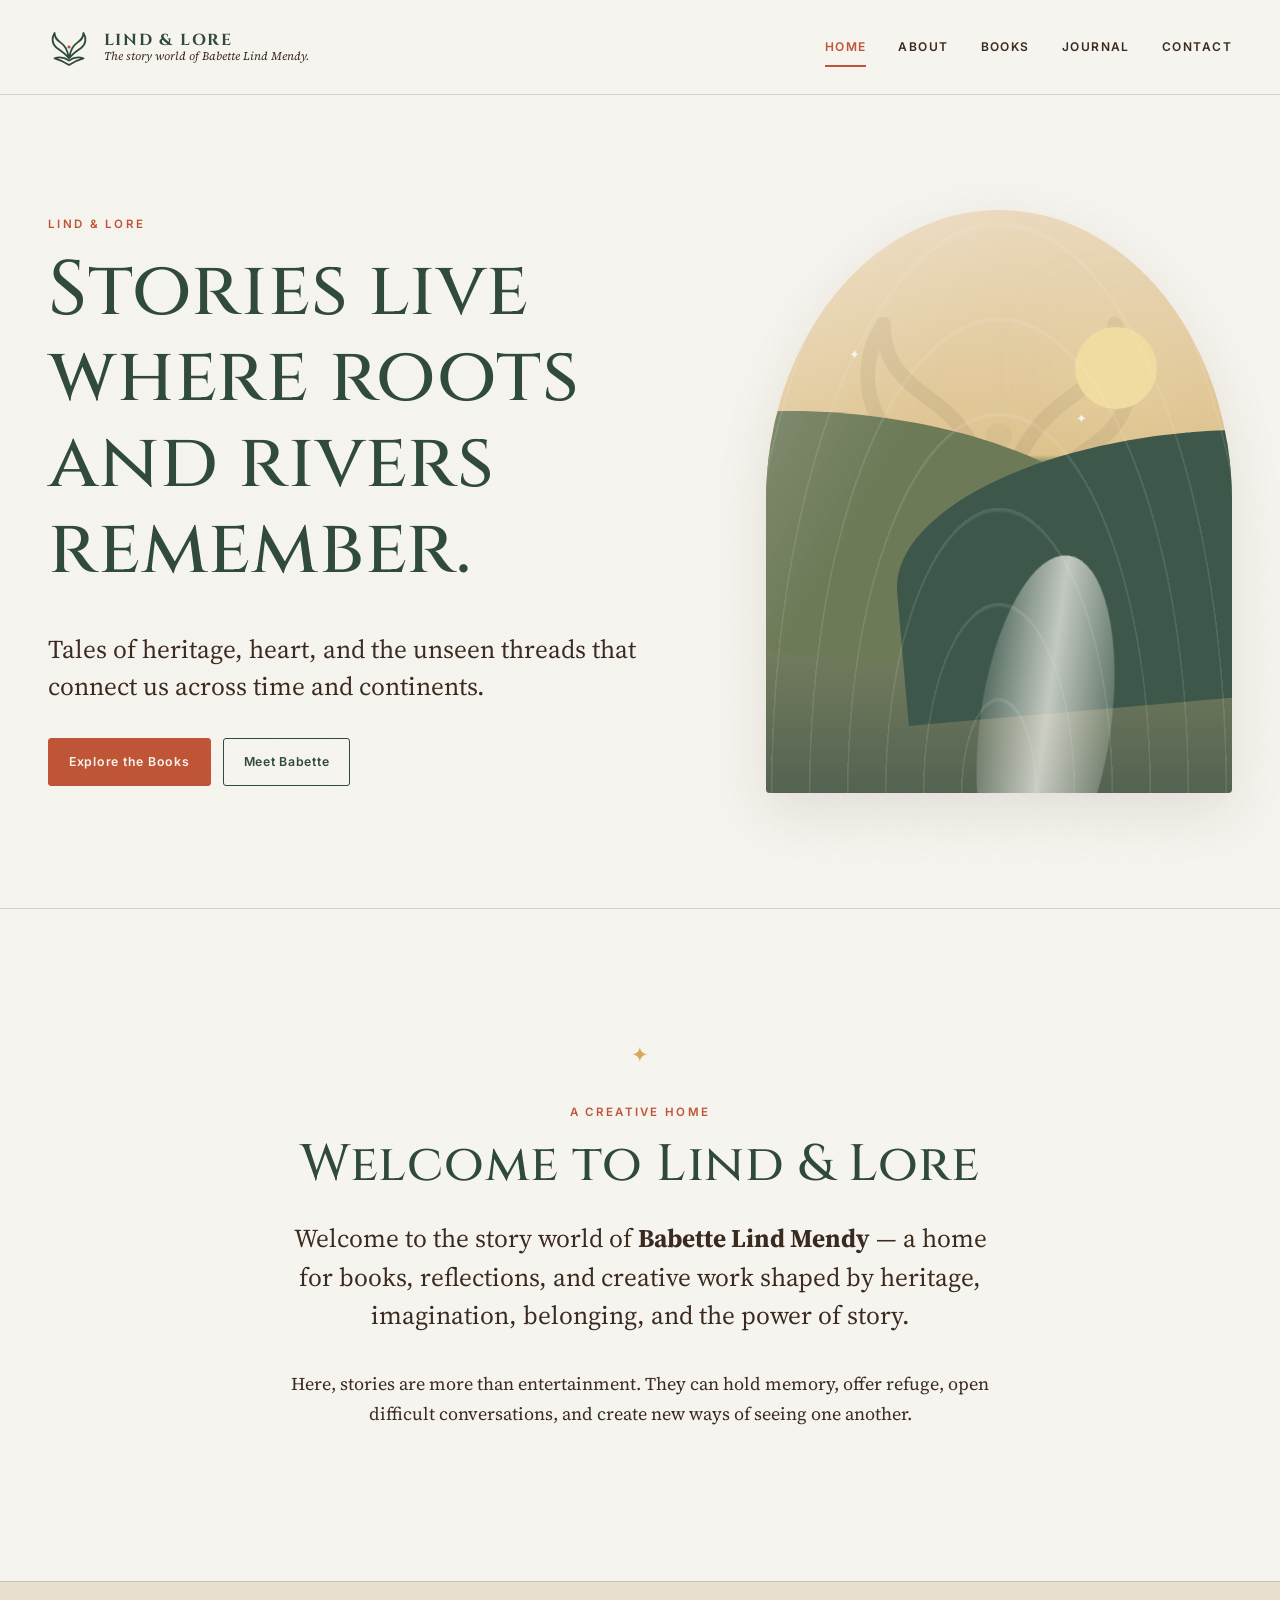
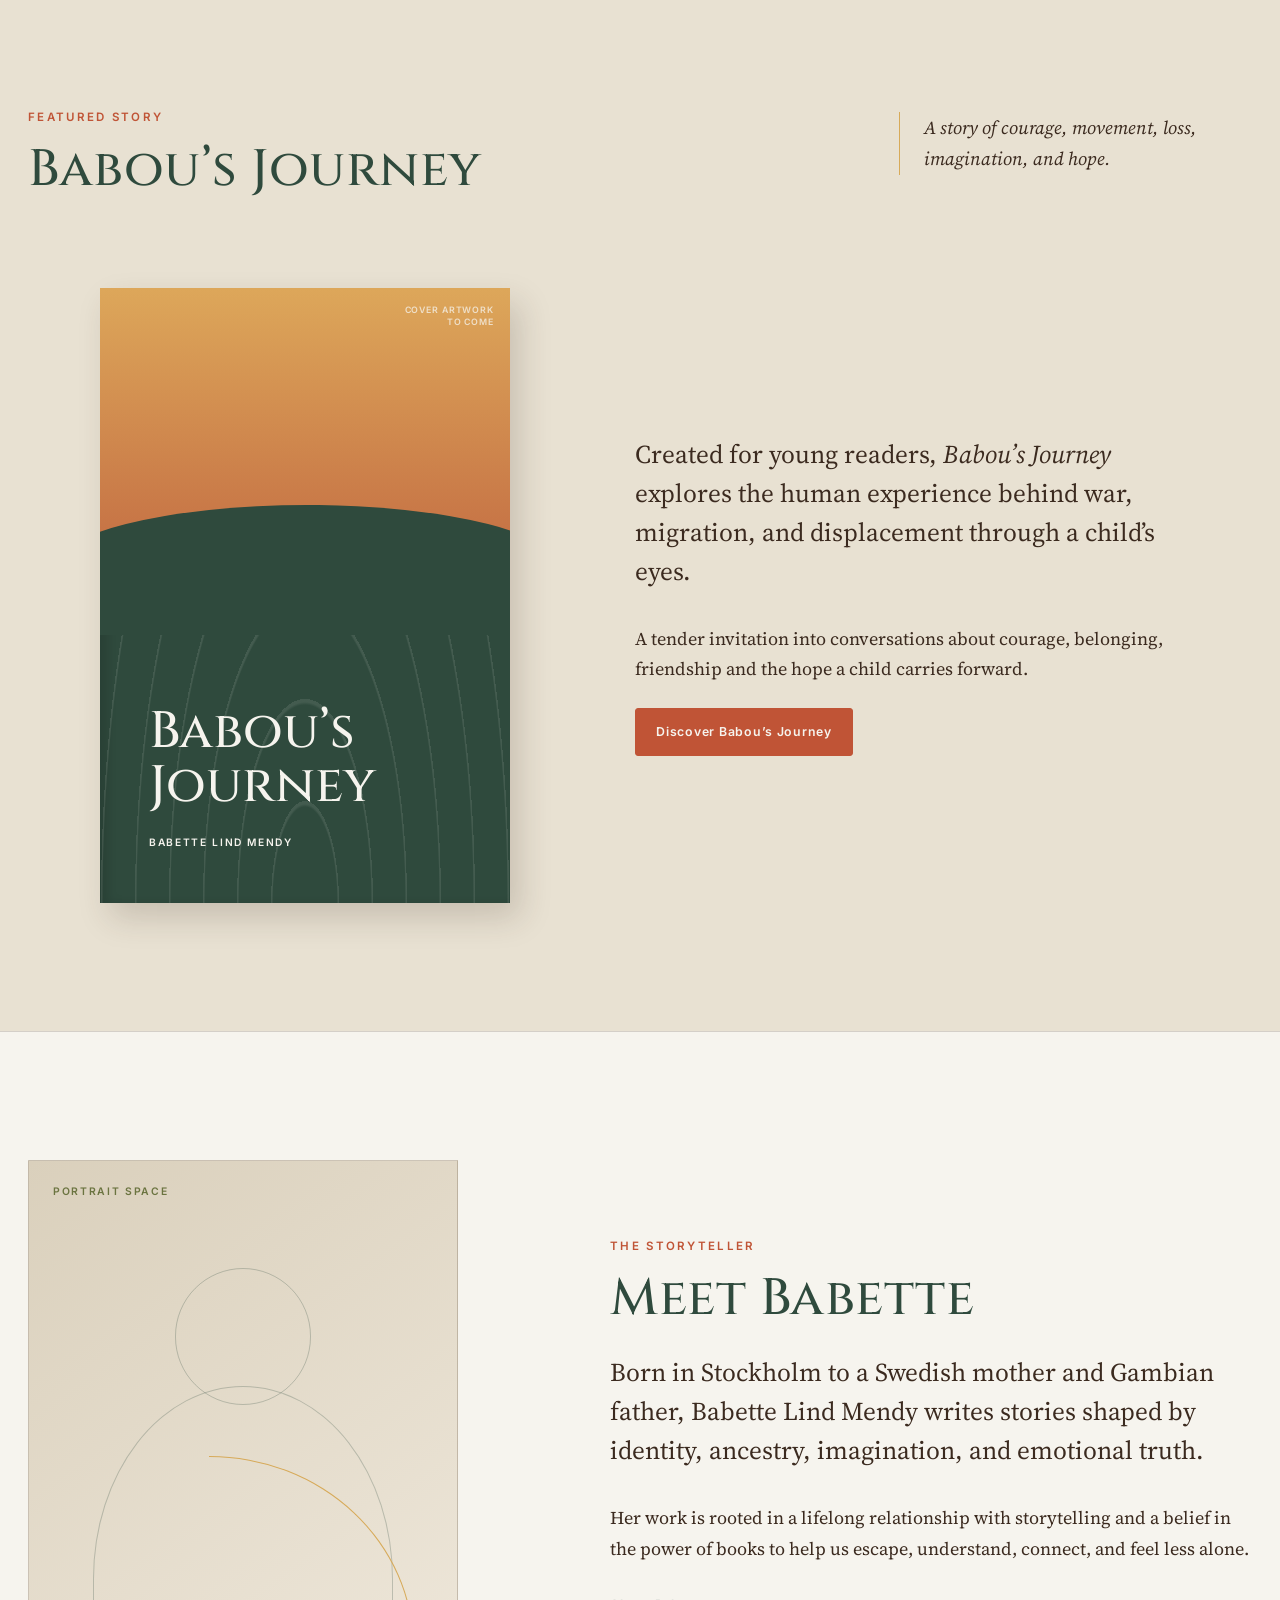
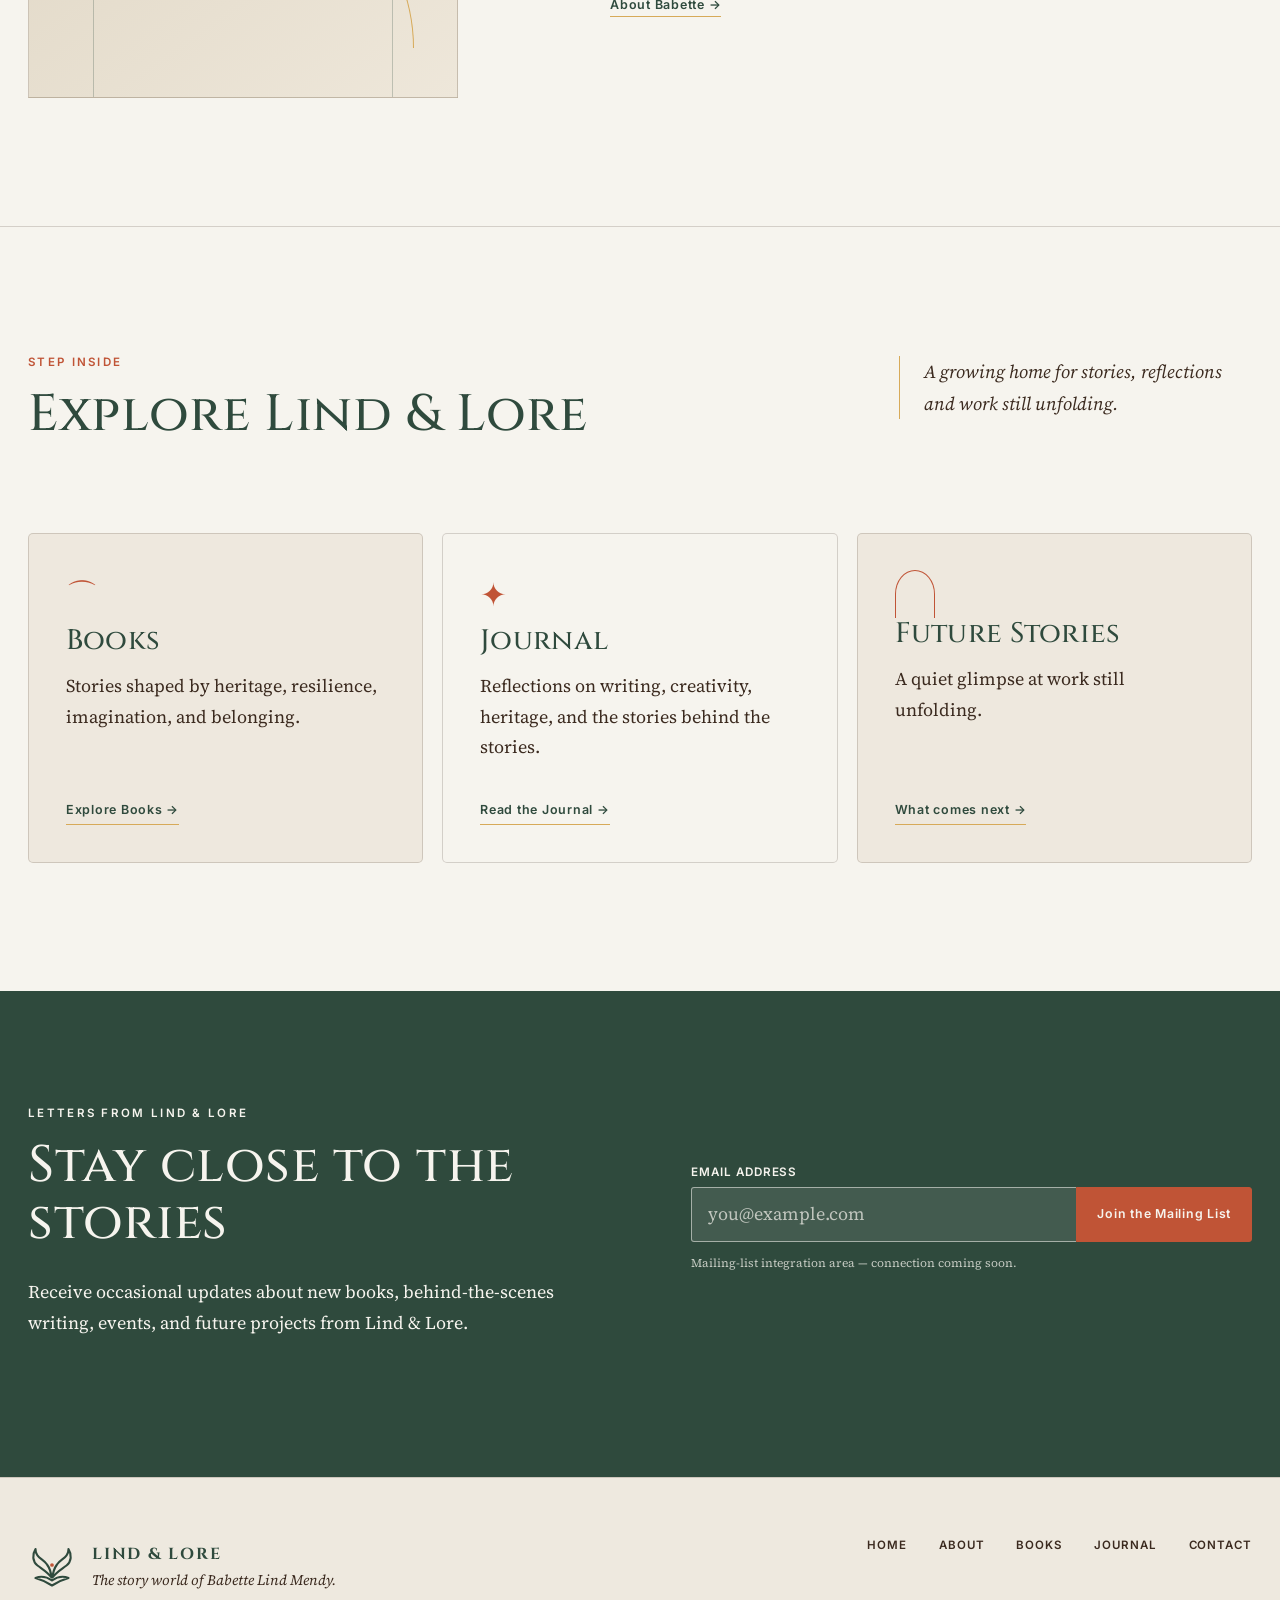
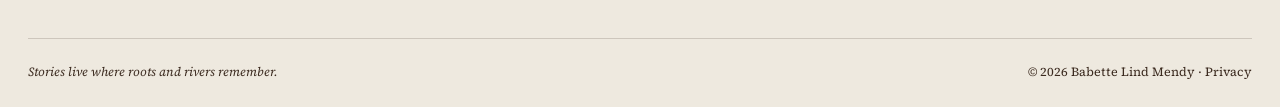
==== index.html @ 5f092d26 "Build Lind and Lore author website" ====
<!doctype html>
<html lang="en">
<head>
  <meta charset="utf-8">
  <meta name="viewport" content="width=device-width, initial-scale=1">
  <title>Lind &amp; Lore | Babette Lind Mendy — Author &amp; Storyteller</title>
  <meta name="description" content="Discover Lind &amp; Lore, the story world of Babette Lind Mendy — books and writing shaped by heritage, imagination, belonging, resilience and hope.">
  <link rel="canonical" href="https://lindandlore.com/">
  <meta property="og:type" content="website">
  <meta property="og:title" content="Lind &amp; Lore | Babette Lind Mendy — Author &amp; Storyteller">
  <meta property="og:description" content="Books and writing shaped by heritage, imagination, belonging, resilience and hope.">
  <meta property="og:url" content="https://lindandlore.com/">
  <meta name="twitter:card" content="summary">
  <meta name="theme-color" content="#F6F4EE">
  <link rel="icon" href="assets/logo/lind-lore-mark.svg" type="image/svg+xml">
  <link rel="preconnect" href="https://fonts.googleapis.com">
  <link rel="preconnect" href="https://fonts.gstatic.com" crossorigin>
  <link href="https://fonts.googleapis.com/css2?family=Cinzel:wght@500;600&amp;family=Source+Serif+4:opsz,wght@8..60,400;8..60,500;8..60,600&amp;family=Inter:wght@500;600&amp;display=swap" rel="stylesheet">
  <link rel="stylesheet" href="assets/css/styles.css">
</head>
<body>
  <a class="skip-link" href="#main-content">Skip to content</a>
  <header class="site-header">
    <div class="header-inner">
      <a class="brand" href="index.html" aria-label="Lind and Lore home"><img src="assets/logo/lind-lore-mark.svg" width="42" height="42" alt=""><span class="brand-copy"><strong>Lind &amp; Lore</strong><small>The story world of Babette Lind Mendy.</small></span></a>
      <button class="menu-toggle" type="button" aria-expanded="false" aria-controls="main-navigation"><span></span><span></span><span></span><span class="visually-hidden">Menu</span></button>
      <nav id="main-navigation" class="main-nav" aria-label="Main navigation"><a href="index.html" aria-current="page">Home</a><a href="about.html">About</a><a href="books.html">Books</a><a href="journal.html">Journal</a><a href="contact.html">Contact</a></nav>
    </div>
  </header>
  <main id="main-content">
    <section class="hero home-hero">
      <div class="hero-copy"><p class="eyebrow">Lind &amp; Lore</p><h1>Stories live where roots and rivers remember.</h1><p class="hero-intro">Tales of heritage, heart, and the unseen threads that connect us across time and continents.</p><div class="button-row"><a class="button button-primary" href="books.html">Explore the Books</a><a class="button button-secondary" href="about.html">Meet Babette</a></div></div>
      <div class="landscape-art" aria-label="Abstract landscape of a winding river, layered hills and warm sky" role="img"><img class="landscape-mark" src="assets/logo/lind-lore-mark.svg" alt=""><span class="sun"></span><span class="hill hill-one"></span><span class="hill hill-two"></span><span class="river"></span><span class="spark spark-one">✦</span><span class="spark spark-two">✦</span></div>
    </section>
    <section class="section intro-section"><div class="section-marker" aria-hidden="true">✦</div><div class="narrow"><p class="eyebrow">A creative home</p><h2>Welcome to Lind &amp; Lore</h2><p class="large-copy">Welcome to the story world of <strong>Babette Lind Mendy</strong> — a home for books, reflections, and creative work shaped by heritage, imagination, belonging, and the power of story.</p><p>Here, stories are more than entertainment. They can hold memory, offer refuge, open difficult conversations, and create new ways of seeing one another.</p></div></section>
    <section class="section oat-section" aria-labelledby="featured-title"><div class="section-heading"><div><p class="eyebrow">Featured Story</p><h2 id="featured-title">Babou’s Journey</h2></div><p class="section-note">A story of courage, movement, loss, imagination, and hope.</p></div><div class="book-feature"><div class="book-cover book-cover-large" role="img" aria-label="Babou's Journey book cover placeholder"><div class="cover-sky"><span>Cover artwork<br>to come</span></div><div class="cover-title"><strong>Babou’s<br>Journey</strong><small>Babette Lind Mendy</small></div></div><div class="book-feature-copy"><p class="large-copy">Created for young readers, <em>Babou’s Journey</em> explores the human experience behind war, migration, and displacement through a child’s eyes.</p><p>A tender invitation into conversations about courage, belonging, friendship and the hope a child carries forward.</p><a class="button button-primary" href="babous-journey.html">Discover Babou’s Journey</a></div></div></section>
    <section class="section about-preview"><div class="portrait-frame author-placeholder" role="img" aria-label="Reserved space for an editorial portrait of Babette Lind Mendy"><span>Portrait space</span><i aria-hidden="true"></i></div><div><p class="eyebrow">The storyteller</p><h2>Meet Babette</h2><p class="large-copy">Born in Stockholm to a Swedish mother and Gambian father, Babette Lind Mendy writes stories shaped by identity, ancestry, imagination, and emotional truth.</p><p>Her work is rooted in a lifelong relationship with storytelling and a belief in the power of books to help us escape, understand, connect, and feel less alone.</p><a class="text-link" href="about.html">About Babette <span aria-hidden="true">→</span></a></div></section>
    <section class="section explore-section" aria-labelledby="explore-title"><div class="section-heading"><div><p class="eyebrow">Step inside</p><h2 id="explore-title">Explore Lind &amp; Lore</h2></div><p class="section-note">A growing home for stories, reflections and work still unfolding.</p></div><div class="card-grid three-cards"><article class="story-card"><span class="card-icon" aria-hidden="true">⌒</span><h3>Books</h3><p>Stories shaped by heritage, resilience, imagination, and belonging.</p><a class="text-link" href="books.html">Explore Books <span aria-hidden="true">→</span></a></article><article class="story-card"><span class="card-icon" aria-hidden="true">✦</span><h3>Journal</h3><p>Reflections on writing, creativity, heritage, and the stories behind the stories.</p><a class="text-link" href="journal.html">Read the Journal <span aria-hidden="true">→</span></a></article><article class="story-card future-card"><span class="card-icon arch-icon" aria-hidden="true"></span><h3>Future Stories</h3><p>A quiet glimpse at work still unfolding.</p><a class="text-link" href="books.html#future">What comes next <span aria-hidden="true">→</span></a></article></div></section>
    <section class="newsletter" id="mailing-list"><div><p class="eyebrow">Letters from Lind &amp; Lore</p><h2>Stay close to the stories</h2><p>Receive occasional updates about new books, behind-the-scenes writing, events, and future projects from Lind &amp; Lore.</p></div><form class="integration-form" data-placeholder-form data-message="Mailing-list sign-up is being prepared. For now, you can get in touch through the Contact page."><label for="newsletter-email">Email address</label><div class="inline-form"><input id="newsletter-email" name="email" type="email" autocomplete="email" placeholder="you@example.com" required><button class="button button-primary" type="submit">Join the Mailing List</button></div><p class="form-note">Mailing-list integration area — connection coming soon.</p><p class="form-status" role="status" aria-live="polite"></p></form></section>
  </main>
  <footer class="site-footer"><div class="footer-inner"><div class="footer-brand"><img src="assets/logo/lind-lore-mark.svg" width="48" height="48" alt=""><div><strong>Lind &amp; Lore</strong><p>The story world of Babette Lind Mendy.</p></div></div><nav aria-label="Footer navigation"><a href="index.html">Home</a><a href="about.html">About</a><a href="books.html">Books</a><a href="journal.html">Journal</a><a href="contact.html">Contact</a></nav></div><div class="footer-bottom"><p>Stories live where roots and rivers remember.</p><p>© <span data-current-year></span> Babette Lind Mendy · <a href="contact.html#privacy">Privacy</a></p></div></footer>
  <script src="assets/js/main.js"></script>
</body>
</html>
---- assets/css/styles.css ----
:root{--ivory:#f6f4ee;--oat:#e8e1d2;--honey:#d7aa59;--terracotta:#c05436;--forest:#2f4a3d;--olive:#6b7440;--cocoa:#3b2a1f;--line:rgba(59,42,31,.18);--shadow:0 20px 55px rgba(59,42,31,.10);--display:"Cinzel",Georgia,serif;--serif:"Source Serif 4",Georgia,serif;--sans:"Inter",Arial,sans-serif;--page:1240px;--reading:720px}
*,*::before,*::after{box-sizing:border-box}html{scroll-behavior:smooth}body{margin:0;background:var(--ivory);color:var(--cocoa);font-family:var(--serif);font-size:18px;line-height:1.7}body::before{content:"";position:fixed;inset:0;pointer-events:none;opacity:.22;background-image:url("data:image/svg+xml,%3Csvg xmlns='http://www.w3.org/2000/svg' width='160' height='160' viewBox='0 0 160 160'%3E%3Cfilter id='n'%3E%3CfeTurbulence type='fractalNoise' baseFrequency='.9' numOctaves='2' stitchTiles='stitch'/%3E%3C/filter%3E%3Crect width='100%25' height='100%25' filter='url(%23n)' opacity='.08'/%3E%3C/svg%3E")}a{color:inherit}img{max-width:100%;display:block}button,input,select,textarea{font:inherit}h1,h2,h3{font-family:var(--display);color:var(--forest);line-height:1.12;font-weight:500;margin:0 0 .5em;letter-spacing:.01em}h1{font-size:clamp(2.8rem,6vw,5.75rem)}h2{font-size:clamp(2.15rem,4vw,4rem)}h3{font-size:clamp(1.35rem,2.2vw,2rem)}p{margin:0 0 1.3em}.skip-link{position:fixed;top:10px;left:10px;z-index:1000;background:var(--forest);color:var(--ivory);padding:.6rem 1rem;transform:translateY(-150%)}.skip-link:focus{transform:translateY(0)}.visually-hidden{position:absolute!important;width:1px;height:1px;padding:0;margin:-1px;overflow:hidden;clip:rect(0,0,0,0);white-space:nowrap;border:0}.eyebrow{font-family:var(--sans);font-size:.72rem;font-weight:600;line-height:1.3;letter-spacing:.2em;text-transform:uppercase;color:var(--terracotta);margin-bottom:1rem}.site-header{position:relative;z-index:50;background:rgba(246,244,238,.96);border-bottom:1px solid var(--line)}.header-inner{max-width:var(--page);min-height:94px;margin:auto;padding:0 28px;display:flex;align-items:center;justify-content:space-between;gap:2rem}.brand{display:flex;align-items:center;gap:.85rem;text-decoration:none}.brand img{width:42px;height:42px}.brand-copy{display:flex;flex-direction:column;line-height:1.2}.brand-copy strong,.footer-brand strong{font-family:var(--display);text-transform:uppercase;letter-spacing:.11em;color:var(--forest);font-size:1rem}.brand-copy small{font-size:.72rem;font-style:italic;color:var(--cocoa)}.main-nav{display:flex;align-items:center;gap:2rem;font-family:var(--sans);font-size:.75rem;font-weight:600;letter-spacing:.12em;text-transform:uppercase}.main-nav a{text-decoration:none;position:relative;padding:.6rem 0}.main-nav a::after{content:"";position:absolute;left:0;right:100%;bottom:0;height:2px;background:var(--terracotta);transition:right .2s ease}.main-nav a:hover::after,.main-nav a[aria-current="page"]::after{right:0}.main-nav a[aria-current="page"]{color:var(--terracotta)}.menu-toggle{display:none;border:0;background:none;width:46px;height:46px;padding:10px;cursor:pointer}.menu-toggle>span:not(.visually-hidden){display:block;height:2px;background:var(--forest);margin:5px 0;transition:.2s}.button{display:inline-flex;align-items:center;justify-content:center;min-height:48px;padding:.72rem 1.25rem;border:1px solid transparent;border-radius:3px;font-family:var(--sans);font-size:.77rem;font-weight:600;letter-spacing:.06em;text-decoration:none;cursor:pointer;transition:background .2s,color .2s,border-color .2s}.button-primary{background:var(--terracotta);color:var(--ivory);border-color:var(--terracotta)}.button-primary:hover{background:#a9442c;border-color:#a9442c}.button-secondary{background:transparent;color:var(--forest);border-color:var(--forest)}.button-secondary:hover{background:var(--forest);color:var(--ivory)}.button-disabled{background:rgba(59,42,31,.06);border-color:var(--line);color:#75695f;cursor:not-allowed}.button-row{display:flex;flex-wrap:wrap;gap:.75rem;margin-top:2rem}.text-link{font-family:var(--sans);font-size:.78rem;font-weight:600;letter-spacing:.06em;color:var(--forest);text-decoration:none;border-bottom:1px solid var(--honey);padding-bottom:.25rem}.text-link:hover{color:var(--terracotta)}:focus-visible{outline:3px solid var(--honey);outline-offset:4px}.hero{max-width:var(--page);margin:auto;padding:clamp(70px,9vw,132px) 28px}.home-hero{min-height:720px;display:grid;grid-template-columns:minmax(0,1.05fr) minmax(350px,.78fr);align-items:center;gap:clamp(45px,7vw,100px)}.hero-copy h1{max-width:760px}.hero-intro{font-size:clamp(1.25rem,2vw,1.65rem);max-width:650px;line-height:1.45}.landscape-art{aspect-ratio:4/5;position:relative;overflow:hidden;border-radius:52% 52% 4px 4px;background:linear-gradient(180deg,#ead9bd 0%,#dec38e 42%,#9c9a69 43%,#536352 100%);box-shadow:var(--shadow)}.landscape-art::after{content:"";position:absolute;inset:0;background:linear-gradient(120deg,rgba(255,255,255,.22),transparent 34%),repeating-radial-gradient(ellipse at 50% 100%,transparent 0 36px,rgba(246,244,238,.11) 37px 38px)}.landscape-mark{position:absolute;width:72%;height:auto;left:14%;top:10%;opacity:.09;filter:sepia(1)}.sun{position:absolute;width:82px;height:82px;border-radius:50%;background:#f0dba0;right:16%;top:20%;box-shadow:0 0 70px rgba(240,219,160,.5)}.hill{position:absolute;border-radius:50% 50% 0 0}.hill-one{width:125%;height:42%;left:-45%;bottom:23%;background:#6d7a58;transform:rotate(6deg)}.hill-two{width:130%;height:46%;right:-58%;bottom:16%;background:#3d584b;transform:rotate(-5deg)}.river{position:absolute;width:28%;height:58%;left:46%;bottom:-17%;border-radius:50%;background:linear-gradient(90deg,rgba(246,244,238,.15),rgba(246,244,238,.72),rgba(246,244,238,.2));transform:rotate(8deg);filter:blur(.3px)}.spark{position:absolute;color:var(--ivory);z-index:2;font-size:.8rem}.spark-one{left:18%;top:23%}.spark-two{right:31%;top:34%}.section{padding:clamp(80px,10vw,140px) max(28px,calc((100vw - var(--page))/2));border-top:1px solid var(--line)}.narrow{max-width:var(--reading);margin:auto}.intro-section{position:relative;text-align:center}.section-marker{font-size:1.3rem;color:var(--honey);margin-bottom:2rem}.large-copy{font-size:clamp(1.25rem,2vw,1.62rem);line-height:1.52}.oat-section{background:var(--oat)}.section-heading{display:grid;grid-template-columns:minmax(0,1.4fr) minmax(240px,.6fr);align-items:end;gap:3rem;margin-bottom:clamp(50px,7vw,90px)}.section-heading h2{margin-bottom:0}.section-note{font-size:1.15rem;font-style:italic;border-left:1px solid var(--honey);padding-left:1.5rem}.book-feature{display:grid;grid-template-columns:minmax(280px,420px) minmax(0,1fr);align-items:center;gap:clamp(50px,9vw,130px);max-width:1080px;margin:auto}.book-cover{aspect-ratio:2/3;position:relative;overflow:hidden;background:var(--forest);color:var(--ivory);box-shadow:10px 15px 30px rgba(59,42,31,.18),inset 8px 0 10px rgba(0,0,0,.12)}.book-cover::before{content:"";position:absolute;inset:0;background:repeating-radial-gradient(ellipse at 50% 100%,transparent 0 32px,rgba(246,244,238,.1) 33px 34px)}.cover-sky{height:47%;background:linear-gradient(#dda75a,#c36b42);position:relative}.cover-sky::after{content:"";position:absolute;width:125%;height:45%;left:-12%;bottom:-20%;background:var(--forest);border-radius:50% 50% 0 0}.cover-sky span{position:absolute;z-index:2;right:1rem;top:1rem;font:600 .55rem/1.4 var(--sans);letter-spacing:.1em;text-align:right;text-transform:uppercase;opacity:.75}.cover-title{position:absolute;left:12%;right:12%;bottom:9%;display:flex;flex-direction:column;gap:1.5rem}.cover-title strong{font-family:var(--display);font-weight:500;font-size:clamp(2rem,4vw,3.8rem);line-height:1.04}.cover-title small{font:600 .64rem var(--sans);text-transform:uppercase;letter-spacing:.16em}.book-cover-large{max-width:410px}.book-feature-copy{max-width:590px}.about-preview{display:grid;grid-template-columns:minmax(280px,.8fr) minmax(0,1.1fr);align-items:center;gap:clamp(50px,9vw,135px)}.portrait-frame{aspect-ratio:4/5;max-width:430px;position:relative;background:linear-gradient(145deg,#dad0bc,#eee7da);border:1px solid var(--line);overflow:hidden}.author-placeholder::before{content:"";position:absolute;width:70%;height:72%;left:15%;bottom:-14%;border:1px solid rgba(47,74,61,.25);border-radius:50% 50% 0 0}.author-placeholder::after{content:"";position:absolute;width:32%;aspect-ratio:1;left:34%;top:20%;border:1px solid rgba(47,74,61,.25);border-radius:50%}.author-placeholder span{position:absolute;z-index:2;top:1.5rem;left:1.5rem;font:600 .65rem var(--sans);letter-spacing:.16em;text-transform:uppercase;color:var(--olive)}.author-placeholder i{position:absolute;right:10%;bottom:9%;width:48%;height:36%;border:1px solid var(--honey);border-width:1px 1px 0 0;border-radius:0 100% 0 0}.card-grid{display:grid;gap:1.2rem}.three-cards{grid-template-columns:repeat(3,1fr)}.story-card{min-height:330px;padding:2.3rem;display:flex;flex-direction:column;align-items:flex-start;background:rgba(232,225,210,.58);border:1px solid var(--line);border-radius:5px}.story-card:nth-child(2){background:rgba(246,244,238,.5)}.story-card p{flex:1}.card-icon{height:55px;color:var(--terracotta);font-family:var(--display);font-size:2rem}.arch-icon{display:block;width:40px;height:48px;border:1px solid var(--terracotta);border-bottom:0;border-radius:50% 50% 0 0}.newsletter{padding:clamp(70px,9vw,120px) max(28px,calc((100vw - var(--page))/2));display:grid;grid-template-columns:1fr 1fr;gap:clamp(50px,8vw,120px);align-items:center;background:var(--forest);color:var(--ivory)}.newsletter h2,.newsletter .eyebrow{color:var(--ivory)}.integration-form label,.contact-form label{display:block;font:600 .73rem var(--sans);letter-spacing:.08em;text-transform:uppercase;margin-bottom:.55rem}.inline-form{display:flex}.inline-form input{min-width:0;flex:1;border:1px solid rgba(246,244,238,.55);border-right:0;background:rgba(246,244,238,.1);color:var(--ivory);padding:.7rem 1rem;border-radius:3px 0 0 3px}.inline-form input::placeholder{color:rgba(246,244,238,.7)}.inline-form .button{border-radius:0 3px 3px 0}.form-note{font-size:.74rem;opacity:.74;margin:.65rem 0 0}.form-status{font-size:.85rem;color:#f1d8a8;margin:.6rem 0 0;min-height:1.5em}.site-footer{background:#eee9df;padding:60px max(28px,calc((100vw - var(--page))/2)) 25px;border-top:1px solid var(--line)}.footer-inner{display:flex;align-items:flex-start;justify-content:space-between;gap:2rem;padding-bottom:45px}.footer-brand{display:flex;gap:1rem;align-items:center}.footer-brand img{width:48px}.footer-brand p{font-size:.9rem;font-style:italic;margin:0}.footer-inner nav{display:flex;flex-wrap:wrap;gap:1.3rem 2rem;font:600 .72rem var(--sans);letter-spacing:.08em;text-transform:uppercase}.footer-inner nav a,.footer-bottom a{text-decoration:none}.footer-inner nav a:hover,.footer-bottom a:hover{color:var(--terracotta)}.footer-bottom{display:flex;justify-content:space-between;gap:1rem;border-top:1px solid var(--line);padding-top:22px;font-size:.78rem}.footer-bottom p{margin:0}.footer-bottom p:first-child{font-style:italic}
.page-hero{padding-top:clamp(80px,10vw,130px);padding-bottom:clamp(75px,9vw,115px);position:relative}.page-hero::after{content:"";position:absolute;right:7%;bottom:12%;width:130px;height:65px;border:1px solid rgba(47,74,61,.17);border-bottom:0;border-radius:70px 70px 0 0}.page-hero h1{max-width:900px}.page-hero .hero-intro{max-width:780px}.prose{max-width:var(--reading)}.prose p{margin-bottom:1.45em}.bio-layout{display:grid;grid-template-columns:minmax(0,1.25fr) minmax(260px,.65fr);gap:clamp(50px,8vw,110px);align-items:start}.bio-layout .portrait-frame{position:sticky;top:40px}.short-bio{background:var(--oat);border-left:4px solid var(--honey);padding:clamp(28px,5vw,55px);max-width:900px}.short-bio h2{font-size:1.6rem}.copy-label{font:600 .68rem var(--sans);letter-spacing:.13em;text-transform:uppercase;color:var(--terracotta)}.book-listing{display:grid;grid-template-columns:minmax(260px,390px) 1fr;gap:clamp(50px,8vw,115px);align-items:center}.metadata{display:grid;grid-template-columns:repeat(2,minmax(0,1fr));gap:1rem;margin:2rem 0}.meta-item{padding:1rem 0;border-top:1px solid var(--line)}.meta-item span{display:block;font:600 .65rem var(--sans);letter-spacing:.12em;text-transform:uppercase;color:var(--olive)}.meta-item strong{font-weight:500}.placeholder-actions{display:flex;gap:.75rem;flex-wrap:wrap}.centered-section{text-align:center}.centered-section .narrow{margin:auto}.schools-banner{display:grid;grid-template-columns:1fr auto;align-items:center;gap:3rem;background:var(--forest);color:var(--ivory);border-top:0}.schools-banner h2,.schools-banner .eyebrow{color:var(--ivory)}.book-detail-hero{display:grid;grid-template-columns:minmax(280px,430px) 1fr;gap:clamp(50px,9vw,120px);align-items:center}.book-detail-hero .book-cover{width:100%}.detail-copy h1{font-size:clamp(2.9rem,6vw,5.5rem)}.byline{font:600 .75rem var(--sans);letter-spacing:.14em;text-transform:uppercase;color:var(--olive)}.split-section{display:grid;grid-template-columns:.8fr 1.2fr;gap:clamp(45px,8vw,110px)}.split-section h2{font-size:clamp(2rem,3.5vw,3.3rem)}.check-list{list-style:none;padding:0;margin:2rem 0}.check-list li{position:relative;padding:.72rem 0 .72rem 2rem;border-bottom:1px solid var(--line)}.check-list li::before{content:"✦";position:absolute;left:0;color:var(--terracotta);font-size:.7rem}.resource-placeholder{display:inline-flex;gap:.7rem;align-items:center;padding:.8rem 1rem;background:var(--oat);border:1px solid var(--line);font:600 .72rem var(--sans);letter-spacing:.06em}.tease-section{text-align:center;background:var(--oat)}.tease-section .narrow{margin:auto}.journal-intro{max-width:820px}.journal-placeholder{max-width:820px;border:1px solid var(--line);background:var(--oat);padding:clamp(35px,7vw,70px);position:relative}.journal-placeholder::after{content:"✦";position:absolute;right:2rem;top:1.5rem;color:var(--honey)}.journal-placeholder time{font:600 .68rem var(--sans);letter-spacing:.12em;text-transform:uppercase;color:var(--olive)}.contact-layout{display:grid;grid-template-columns:minmax(260px,.7fr) minmax(0,1.3fr);gap:clamp(55px,9vw,120px)}.contact-aside{background:var(--oat);padding:2rem;align-self:start}.contact-aside h2{font-size:1.5rem}.contact-types{list-style:none;padding:0;margin:0}.contact-types li{padding:.55rem 0;border-bottom:1px solid var(--line)}.contact-form{display:grid;grid-template-columns:1fr 1fr;gap:1.2rem}.field-full{grid-column:1/-1}.contact-form input,.contact-form select,.contact-form textarea{width:100%;border:1px solid rgba(59,42,31,.35);background:rgba(255,255,255,.45);padding:.75rem .85rem;border-radius:3px;color:var(--cocoa)}.contact-form textarea{min-height:180px;resize:vertical}.required-note{font-size:.78rem;color:#6b5d52}.privacy-note{max-width:800px}.privacy-note h2{font-size:1.5rem}
@media(max-width:900px){.home-hero,.about-preview,.book-feature,.book-listing,.book-detail-hero,.bio-layout,.contact-layout{grid-template-columns:1fr}.home-hero{min-height:auto}.landscape-art{max-width:520px;width:100%;margin:auto}.book-cover,.portrait-frame{width:min(100%,420px);margin:auto}.three-cards{grid-template-columns:1fr 1fr}.story-card:last-child{grid-column:1/-1}.newsletter,.split-section{grid-template-columns:1fr}.bio-layout .portrait-frame{position:relative;top:auto}.schools-banner{grid-template-columns:1fr}.footer-inner{flex-direction:column}.contact-aside{max-width:650px}}
@media(max-width:700px){body{font-size:17px}.header-inner{min-height:78px;padding:0 20px}.brand-copy small{display:none}.menu-toggle{display:block}.main-nav{display:none;position:absolute;top:100%;left:0;right:0;background:var(--ivory);padding:1rem 20px 1.4rem;border-bottom:1px solid var(--line);box-shadow:0 10px 25px rgba(59,42,31,.1);flex-direction:column;align-items:stretch;gap:0}.main-nav.is-open{display:flex}.main-nav a{padding:.8rem .2rem}.main-nav a::after{display:none}.hero,.section{padding-left:20px;padding-right:20px}.home-hero{padding-top:65px}.hero-copy h1{font-size:clamp(2.65rem,13vw,4.1rem)}.landscape-art{aspect-ratio:5/6}.section-heading{grid-template-columns:1fr;gap:1.3rem}.section-note{margin:0}.three-cards{grid-template-columns:1fr}.story-card:last-child{grid-column:auto}.story-card{min-height:270px;padding:1.6rem}.book-listing .book-cover,.book-detail-hero .book-cover{order:-1}.metadata{grid-template-columns:1fr}.newsletter{padding-left:20px;padding-right:20px}.inline-form{display:block}.inline-form input{width:100%;border-right:1px solid rgba(246,244,238,.55);border-radius:3px;margin-bottom:.7rem}.inline-form .button{width:100%;border-radius:3px}.contact-form{grid-template-columns:1fr}.field-full{grid-column:auto}.footer-inner nav{display:grid;grid-template-columns:1fr 1fr;width:100%}.footer-bottom{flex-direction:column}.button-row .button{width:100%}.page-hero::after{width:80px;height:40px}.placeholder-actions .button{width:100%}}
@media(prefers-reduced-motion:reduce){html{scroll-behavior:auto}*,*::before,*::after{transition-duration:.01ms!important;animation-duration:.01ms!important;animation-iteration-count:1!important}}
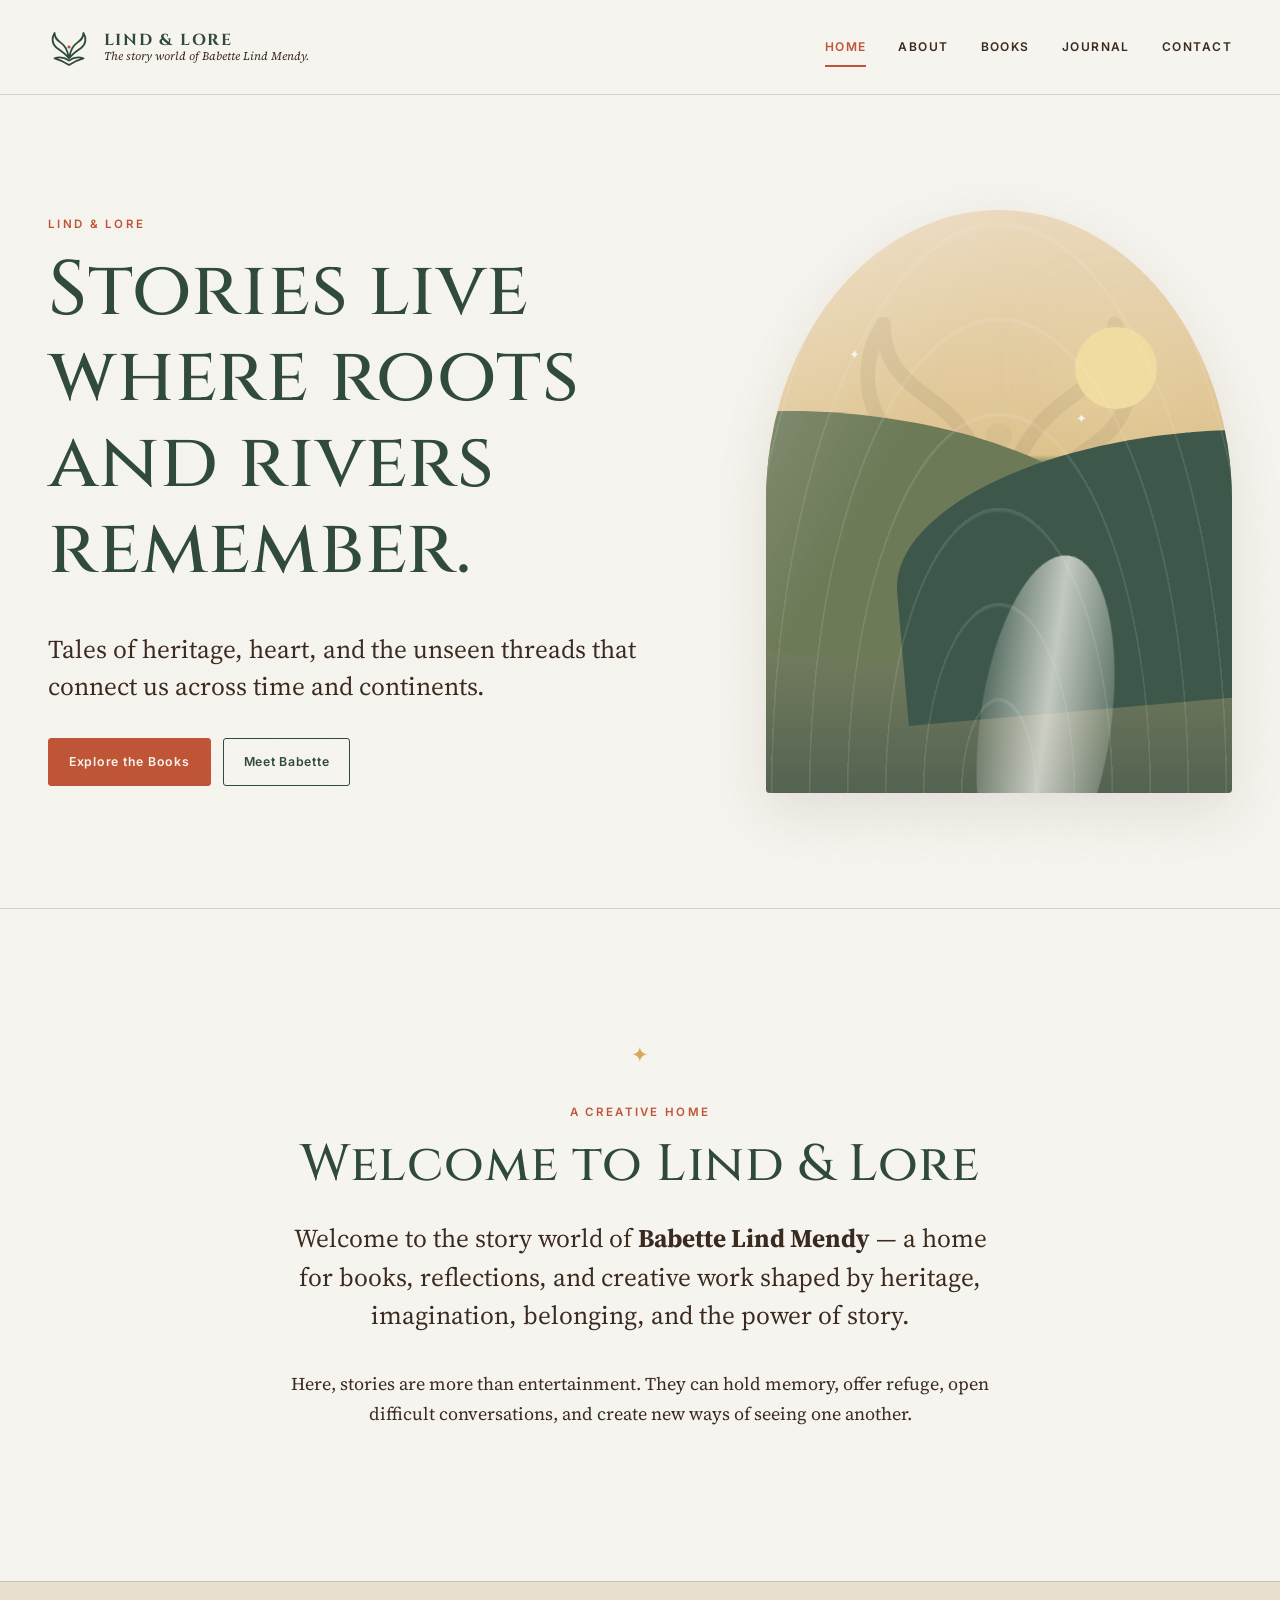
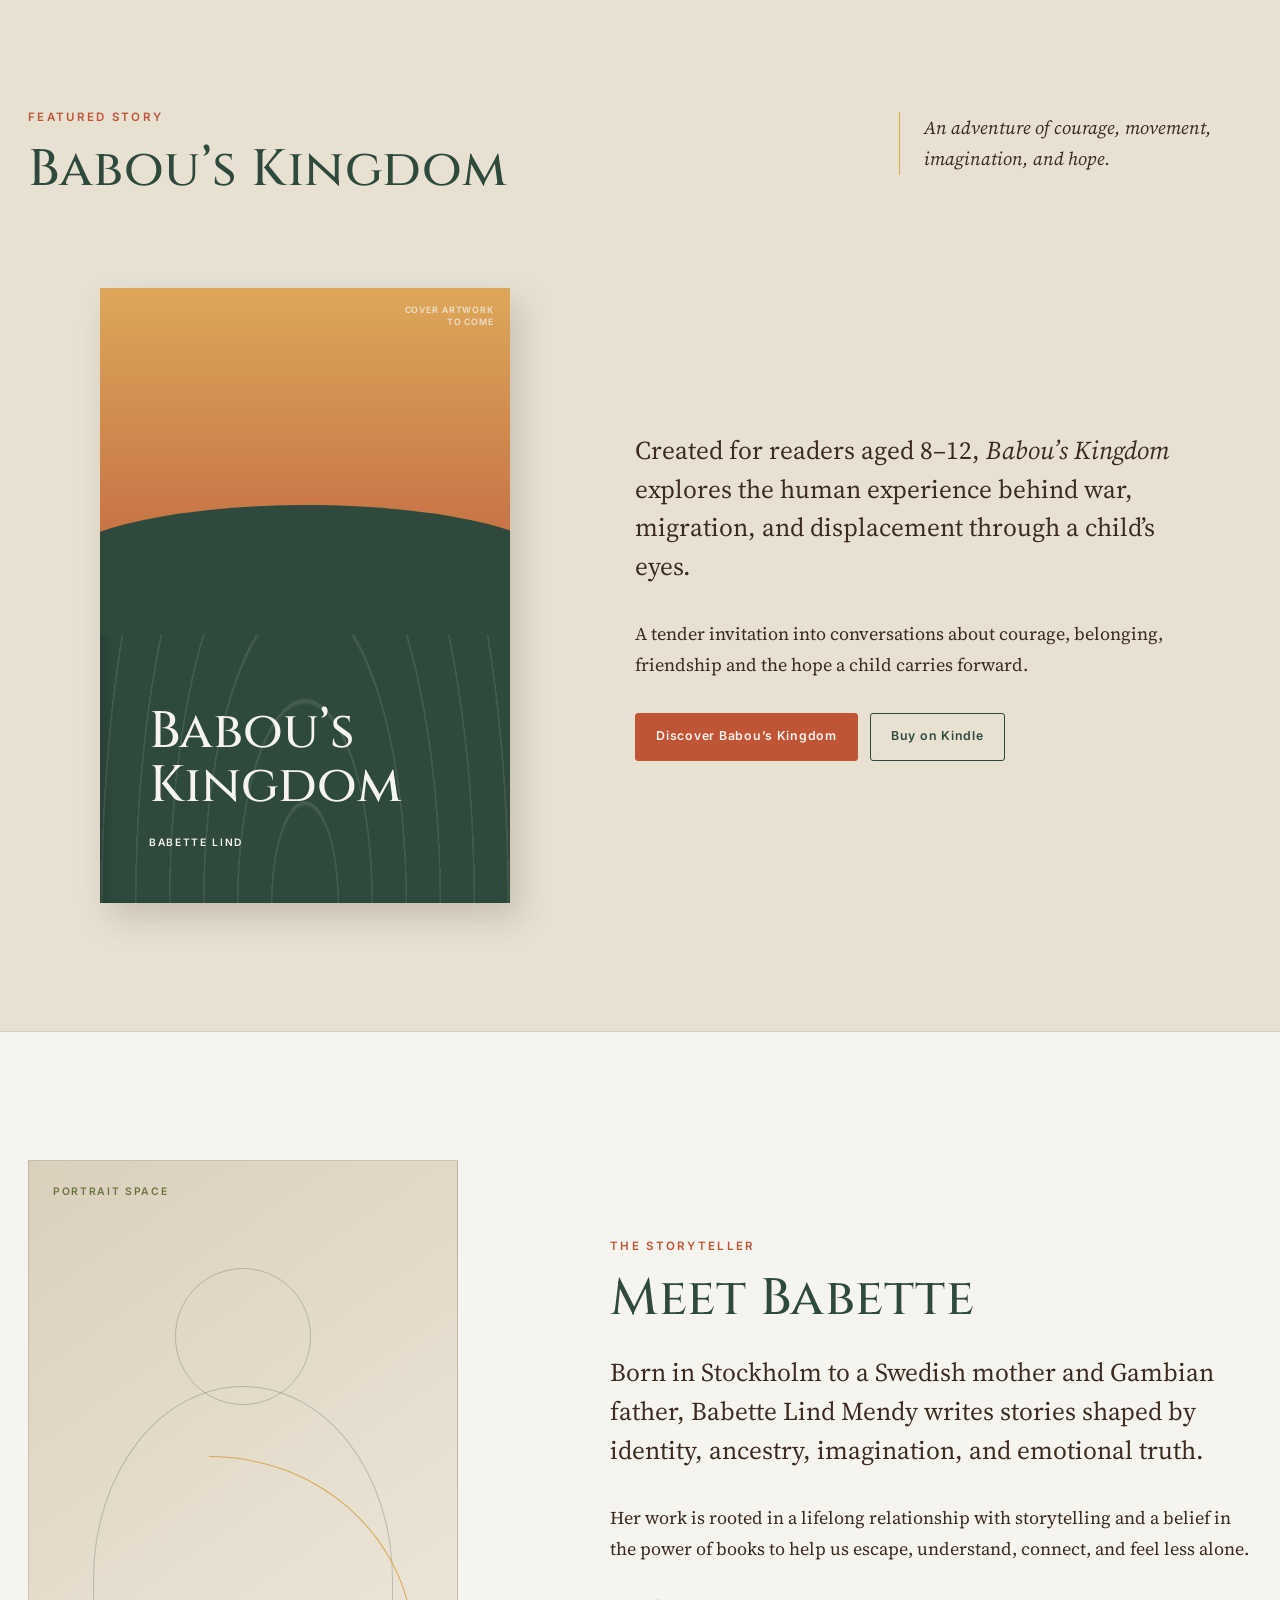
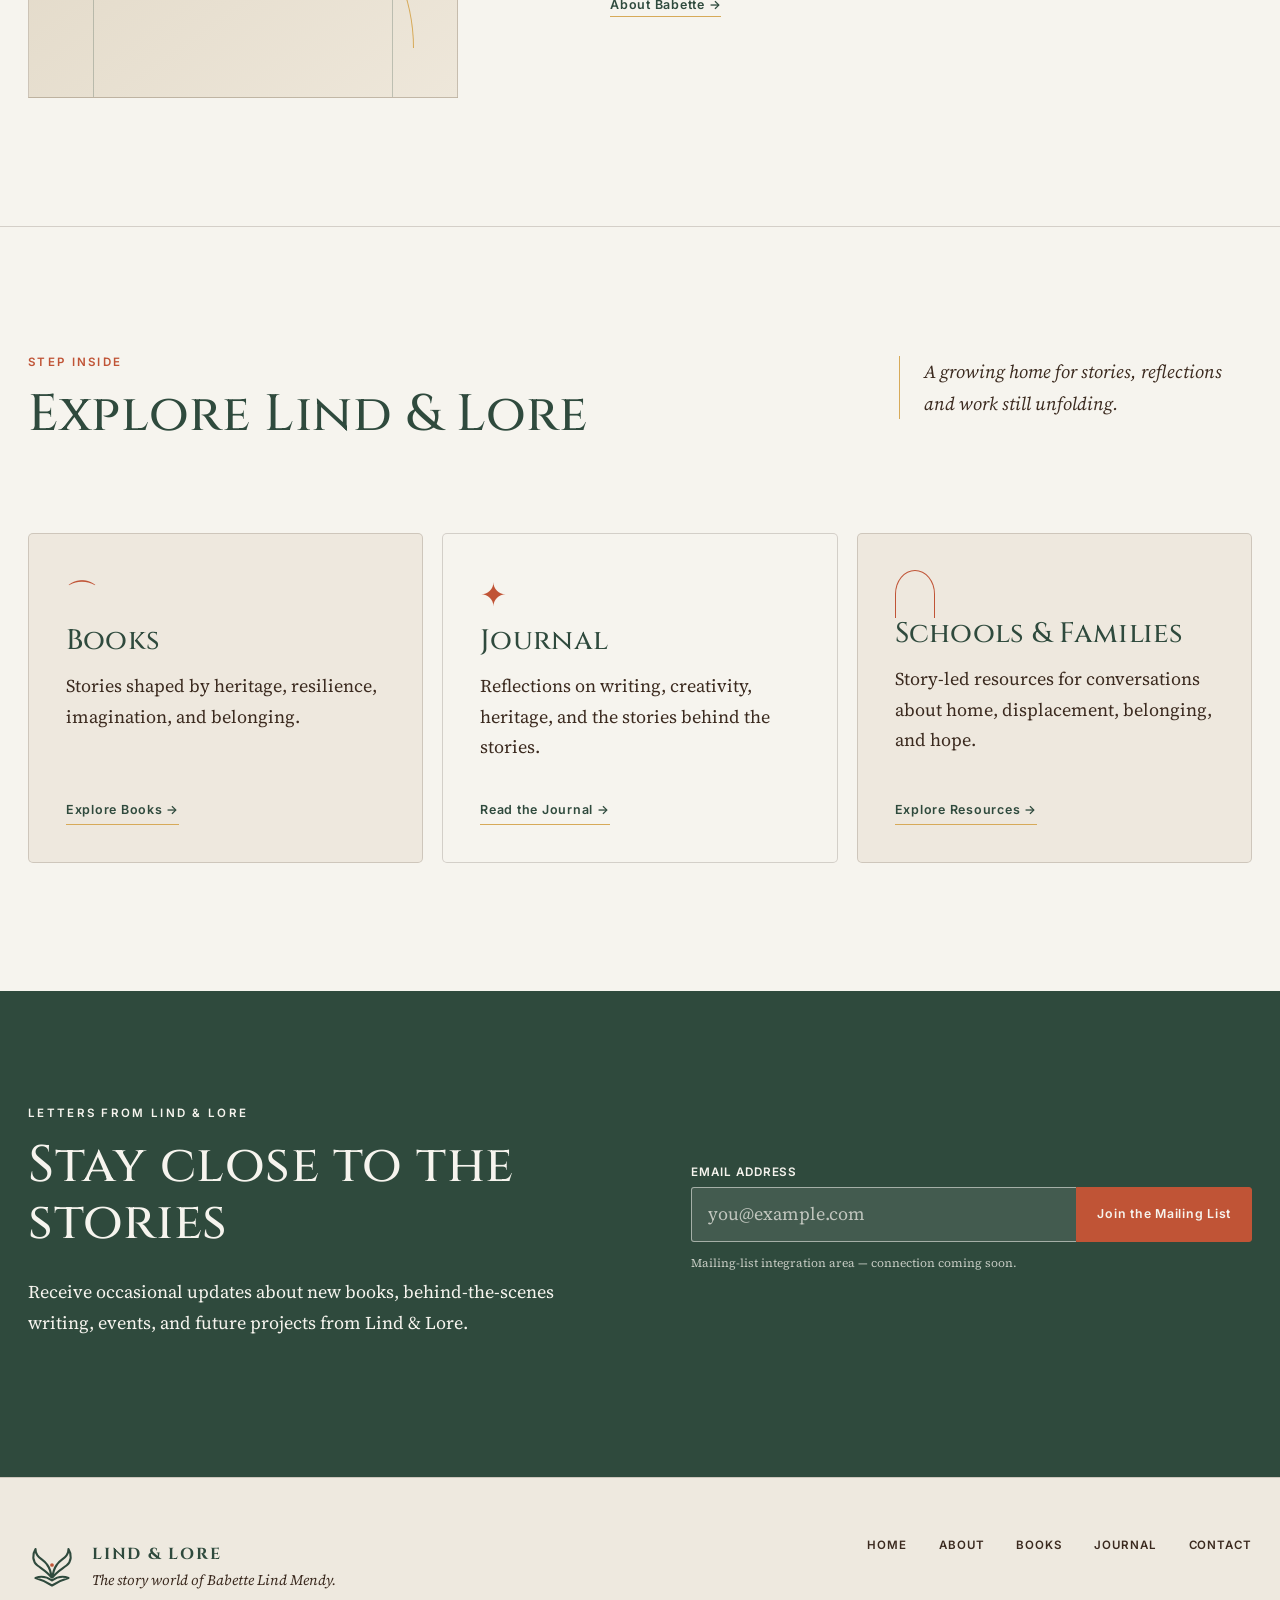
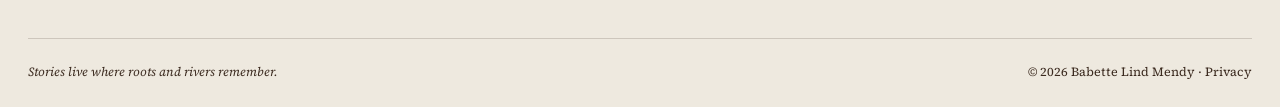
==== commit a48c52c5: "Update book details and school resources" ====
--- a/index.html
+++ b/index.html
@@ -33,9 +33,9 @@
       <div class="landscape-art" aria-label="Abstract landscape of a winding river, layered hills and warm sky" role="img"><img class="landscape-mark" src="assets/logo/lind-lore-mark.svg" alt=""><span class="sun"></span><span class="hill hill-one"></span><span class="hill hill-two"></span><span class="river"></span><span class="spark spark-one">✦</span><span class="spark spark-two">✦</span></div>
     </section>
     <section class="section intro-section"><div class="section-marker" aria-hidden="true">✦</div><div class="narrow"><p class="eyebrow">A creative home</p><h2>Welcome to Lind &amp; Lore</h2><p class="large-copy">Welcome to the story world of <strong>Babette Lind Mendy</strong> — a home for books, reflections, and creative work shaped by heritage, imagination, belonging, and the power of story.</p><p>Here, stories are more than entertainment. They can hold memory, offer refuge, open difficult conversations, and create new ways of seeing one another.</p></div></section>
-    <section class="section oat-section" aria-labelledby="featured-title"><div class="section-heading"><div><p class="eyebrow">Featured Story</p><h2 id="featured-title">Babou’s Journey</h2></div><p class="section-note">A story of courage, movement, loss, imagination, and hope.</p></div><div class="book-feature"><div class="book-cover book-cover-large" role="img" aria-label="Babou's Journey book cover placeholder"><div class="cover-sky"><span>Cover artwork<br>to come</span></div><div class="cover-title"><strong>Babou’s<br>Journey</strong><small>Babette Lind Mendy</small></div></div><div class="book-feature-copy"><p class="large-copy">Created for young readers, <em>Babou’s Journey</em> explores the human experience behind war, migration, and displacement through a child’s eyes.</p><p>A tender invitation into conversations about courage, belonging, friendship and the hope a child carries forward.</p><a class="button button-primary" href="babous-journey.html">Discover Babou’s Journey</a></div></div></section>
+    <section class="section oat-section" aria-labelledby="featured-title"><div class="section-heading"><div><p class="eyebrow">Featured Story</p><h2 id="featured-title">Babou’s Kingdom</h2></div><p class="section-note">An adventure of courage, movement, imagination, and hope.</p></div><div class="book-feature"><div class="book-cover book-cover-large" role="img" aria-label="Babou's Kingdom book cover placeholder"><div class="cover-sky"><span>Cover artwork<br>to come</span></div><div class="cover-title"><strong>Babou’s<br>Kingdom</strong><small>Babette Lind</small></div></div><div class="book-feature-copy"><p class="large-copy">Created for readers aged 8–12, <em>Babou’s Kingdom</em> explores the human experience behind war, migration, and displacement through a child’s eyes.</p><p>A tender invitation into conversations about courage, belonging, friendship and the hope a child carries forward.</p><div class="button-row"><a class="button button-primary" href="babous-journey.html">Discover Babou’s Kingdom</a><a class="button button-secondary" href="https://www.amazon.co.uk/dp/B0HFLG5DSG">Buy on Kindle</a></div></div></div></section>
     <section class="section about-preview"><div class="portrait-frame author-placeholder" role="img" aria-label="Reserved space for an editorial portrait of Babette Lind Mendy"><span>Portrait space</span><i aria-hidden="true"></i></div><div><p class="eyebrow">The storyteller</p><h2>Meet Babette</h2><p class="large-copy">Born in Stockholm to a Swedish mother and Gambian father, Babette Lind Mendy writes stories shaped by identity, ancestry, imagination, and emotional truth.</p><p>Her work is rooted in a lifelong relationship with storytelling and a belief in the power of books to help us escape, understand, connect, and feel less alone.</p><a class="text-link" href="about.html">About Babette <span aria-hidden="true">→</span></a></div></section>
-    <section class="section explore-section" aria-labelledby="explore-title"><div class="section-heading"><div><p class="eyebrow">Step inside</p><h2 id="explore-title">Explore Lind &amp; Lore</h2></div><p class="section-note">A growing home for stories, reflections and work still unfolding.</p></div><div class="card-grid three-cards"><article class="story-card"><span class="card-icon" aria-hidden="true">⌒</span><h3>Books</h3><p>Stories shaped by heritage, resilience, imagination, and belonging.</p><a class="text-link" href="books.html">Explore Books <span aria-hidden="true">→</span></a></article><article class="story-card"><span class="card-icon" aria-hidden="true">✦</span><h3>Journal</h3><p>Reflections on writing, creativity, heritage, and the stories behind the stories.</p><a class="text-link" href="journal.html">Read the Journal <span aria-hidden="true">→</span></a></article><article class="story-card future-card"><span class="card-icon arch-icon" aria-hidden="true"></span><h3>Future Stories</h3><p>A quiet glimpse at work still unfolding.</p><a class="text-link" href="books.html#future">What comes next <span aria-hidden="true">→</span></a></article></div></section>
+    <section class="section explore-section" aria-labelledby="explore-title"><div class="section-heading"><div><p class="eyebrow">Step inside</p><h2 id="explore-title">Explore Lind &amp; Lore</h2></div><p class="section-note">A growing home for stories, reflections and work still unfolding.</p></div><div class="card-grid three-cards"><article class="story-card"><span class="card-icon" aria-hidden="true">⌒</span><h3>Books</h3><p>Stories shaped by heritage, resilience, imagination, and belonging.</p><a class="text-link" href="books.html">Explore Books <span aria-hidden="true">→</span></a></article><article class="story-card"><span class="card-icon" aria-hidden="true">✦</span><h3>Journal</h3><p>Reflections on writing, creativity, heritage, and the stories behind the stories.</p><a class="text-link" href="journal.html">Read the Journal <span aria-hidden="true">→</span></a></article><article class="story-card future-card"><span class="card-icon arch-icon" aria-hidden="true"></span><h3>Schools &amp; Families</h3><p>Story-led resources for conversations about home, displacement, belonging, and hope.</p><a class="text-link" href="books.html#resources">Explore Resources <span aria-hidden="true">→</span></a></article></div></section>
     <section class="newsletter" id="mailing-list"><div><p class="eyebrow">Letters from Lind &amp; Lore</p><h2>Stay close to the stories</h2><p>Receive occasional updates about new books, behind-the-scenes writing, events, and future projects from Lind &amp; Lore.</p></div><form class="integration-form" data-placeholder-form data-message="Mailing-list sign-up is being prepared. For now, you can get in touch through the Contact page."><label for="newsletter-email">Email address</label><div class="inline-form"><input id="newsletter-email" name="email" type="email" autocomplete="email" placeholder="you@example.com" required><button class="button button-primary" type="submit">Join the Mailing List</button></div><p class="form-note">Mailing-list integration area — connection coming soon.</p><p class="form-status" role="status" aria-live="polite"></p></form></section>
   </main>
   <footer class="site-footer"><div class="footer-inner"><div class="footer-brand"><img src="assets/logo/lind-lore-mark.svg" width="48" height="48" alt=""><div><strong>Lind &amp; Lore</strong><p>The story world of Babette Lind Mendy.</p></div></div><nav aria-label="Footer navigation"><a href="index.html">Home</a><a href="about.html">About</a><a href="books.html">Books</a><a href="journal.html">Journal</a><a href="contact.html">Contact</a></nav></div><div class="footer-bottom"><p>Stories live where roots and rivers remember.</p><p>© <span data-current-year></span> Babette Lind Mendy · <a href="contact.html#privacy">Privacy</a></p></div></footer>
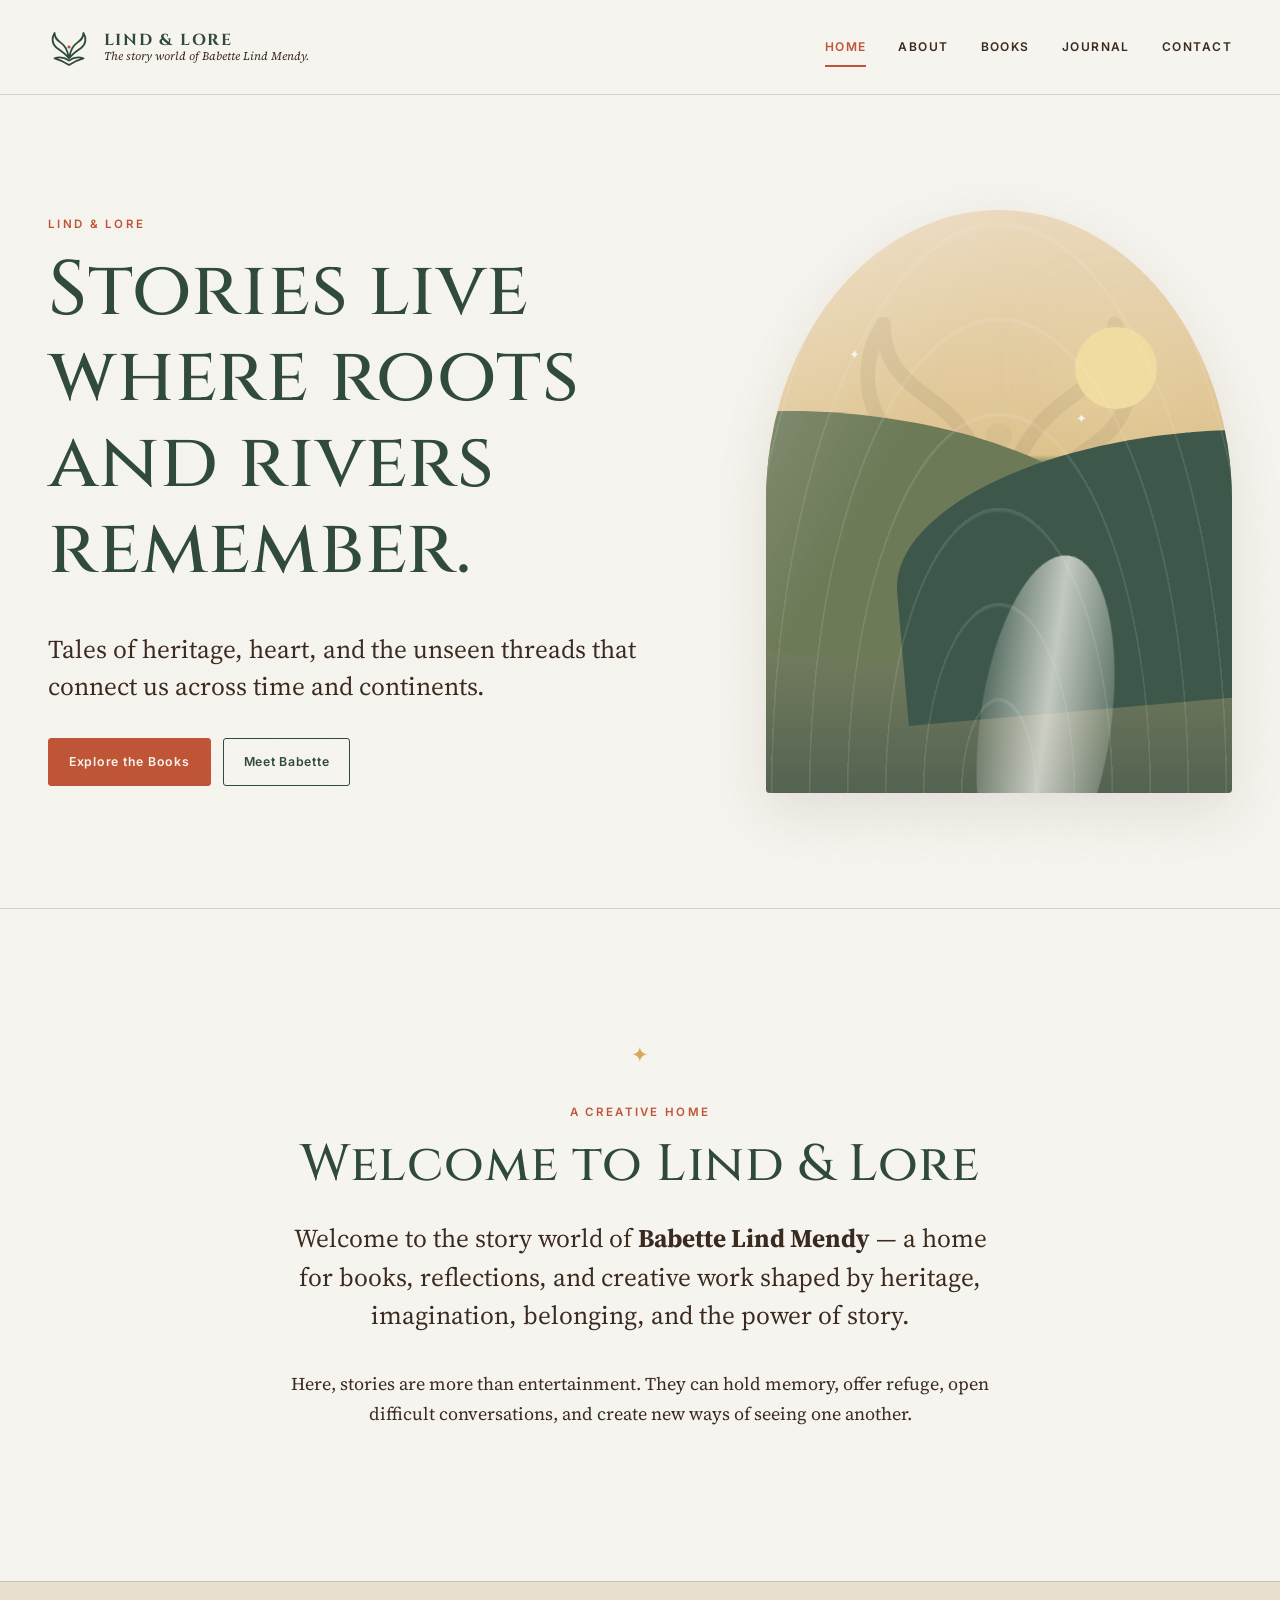
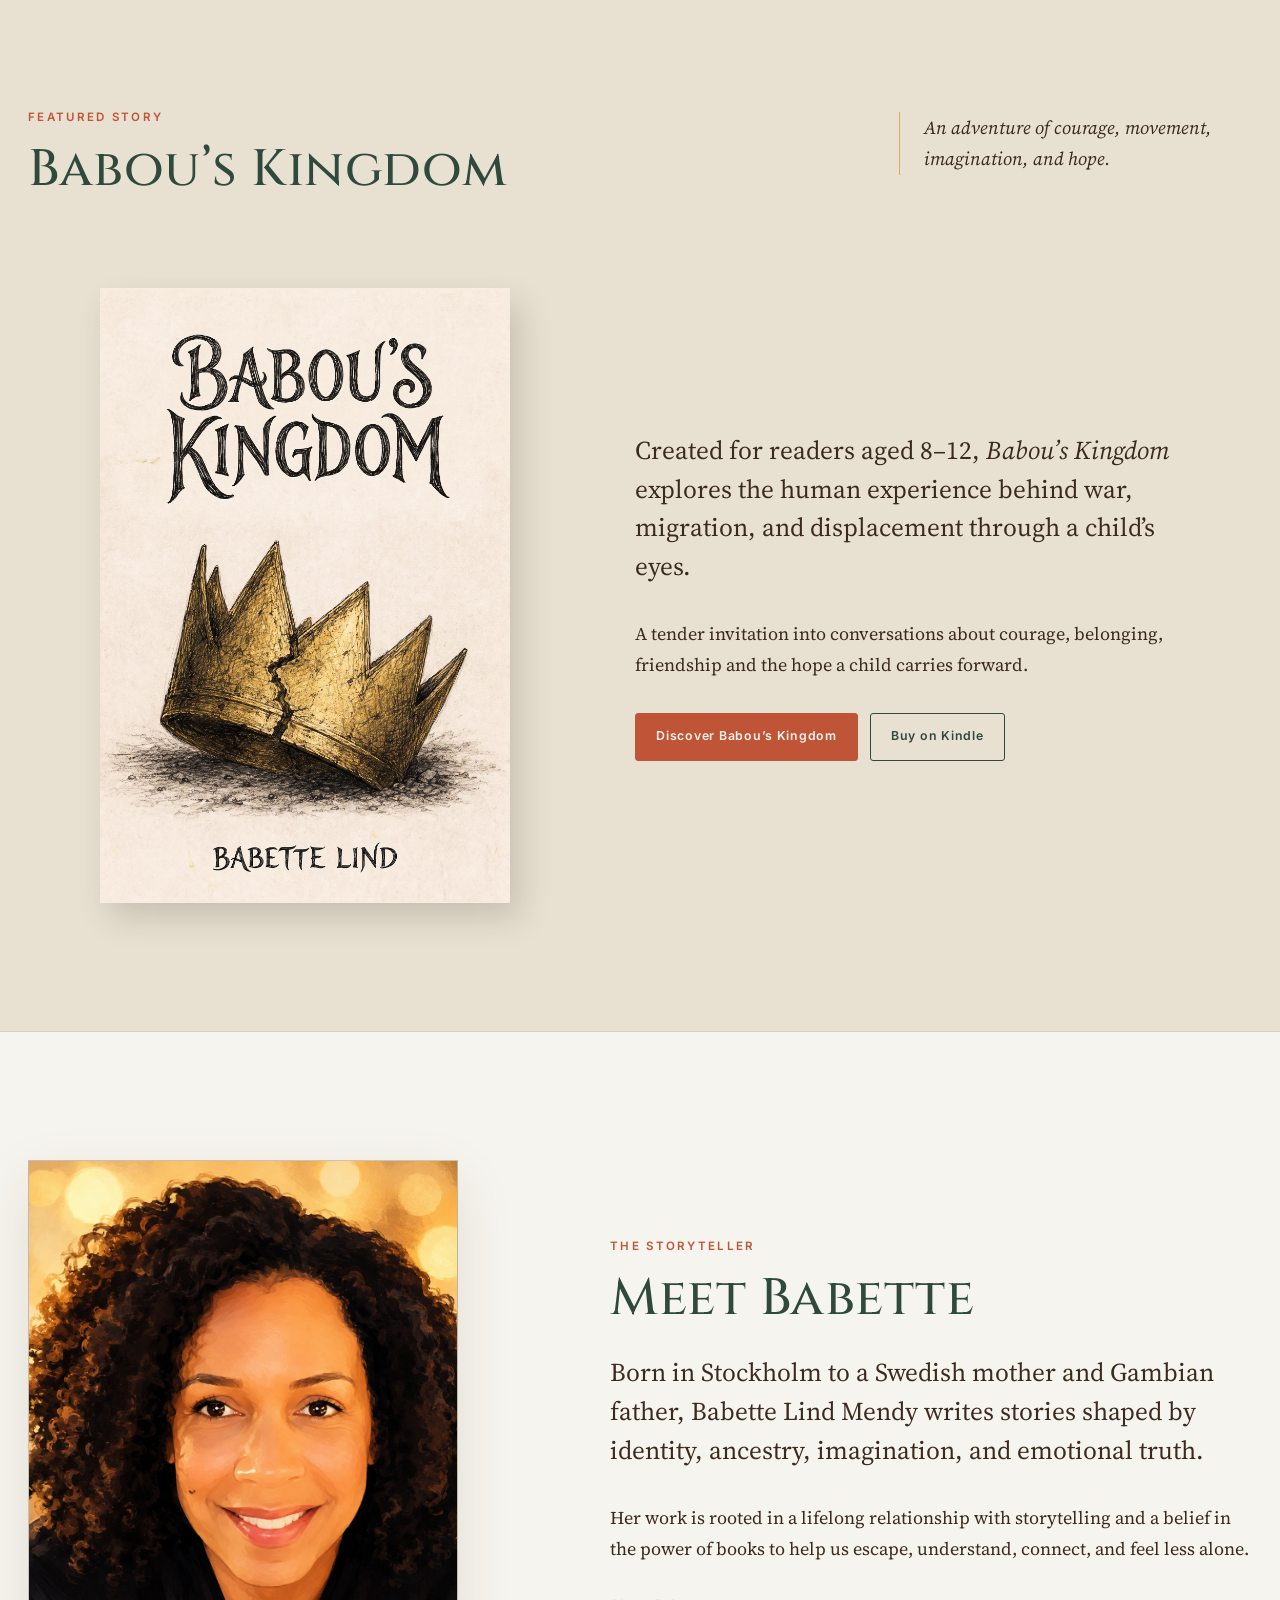
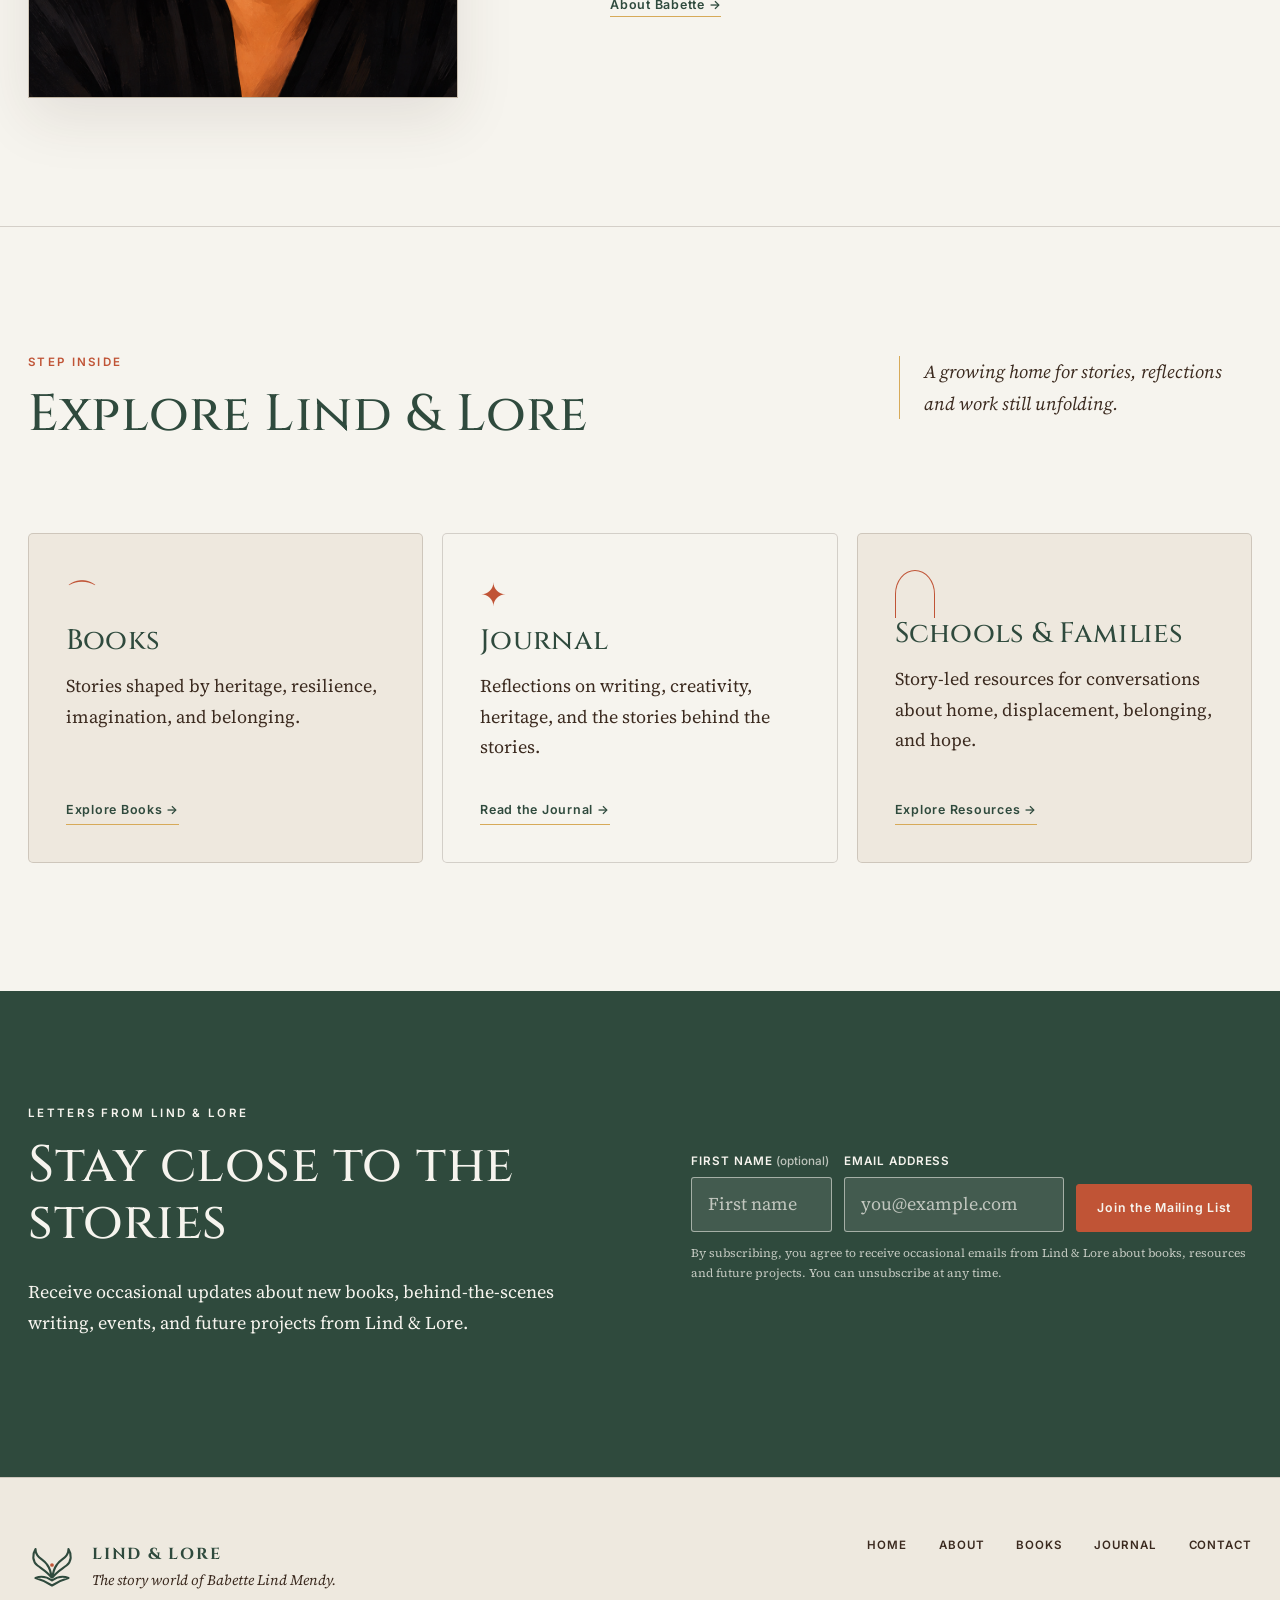
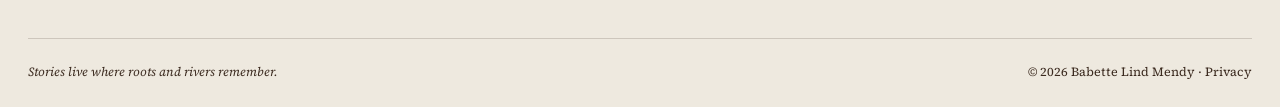
==== commit 90854c5c: "Add mailing list, book artwork and school resources" ====
--- a/index.html
+++ b/index.html
@@ -33,12 +33,13 @@
       <div class="landscape-art" aria-label="Abstract landscape of a winding river, layered hills and warm sky" role="img"><img class="landscape-mark" src="assets/logo/lind-lore-mark.svg" alt=""><span class="sun"></span><span class="hill hill-one"></span><span class="hill hill-two"></span><span class="river"></span><span class="spark spark-one">✦</span><span class="spark spark-two">✦</span></div>
     </section>
     <section class="section intro-section"><div class="section-marker" aria-hidden="true">✦</div><div class="narrow"><p class="eyebrow">A creative home</p><h2>Welcome to Lind &amp; Lore</h2><p class="large-copy">Welcome to the story world of <strong>Babette Lind Mendy</strong> — a home for books, reflections, and creative work shaped by heritage, imagination, belonging, and the power of story.</p><p>Here, stories are more than entertainment. They can hold memory, offer refuge, open difficult conversations, and create new ways of seeing one another.</p></div></section>
-    <section class="section oat-section" aria-labelledby="featured-title"><div class="section-heading"><div><p class="eyebrow">Featured Story</p><h2 id="featured-title">Babou’s Kingdom</h2></div><p class="section-note">An adventure of courage, movement, imagination, and hope.</p></div><div class="book-feature"><div class="book-cover book-cover-large" role="img" aria-label="Babou's Kingdom book cover placeholder"><div class="cover-sky"><span>Cover artwork<br>to come</span></div><div class="cover-title"><strong>Babou’s<br>Kingdom</strong><small>Babette Lind</small></div></div><div class="book-feature-copy"><p class="large-copy">Created for readers aged 8–12, <em>Babou’s Kingdom</em> explores the human experience behind war, migration, and displacement through a child’s eyes.</p><p>A tender invitation into conversations about courage, belonging, friendship and the hope a child carries forward.</p><div class="button-row"><a class="button button-primary" href="babous-journey.html">Discover Babou’s Kingdom</a><a class="button button-secondary" href="https://www.amazon.co.uk/dp/B0HFLG5DSG">Buy on Kindle</a></div></div></div></section>
-    <section class="section about-preview"><div class="portrait-frame author-placeholder" role="img" aria-label="Reserved space for an editorial portrait of Babette Lind Mendy"><span>Portrait space</span><i aria-hidden="true"></i></div><div><p class="eyebrow">The storyteller</p><h2>Meet Babette</h2><p class="large-copy">Born in Stockholm to a Swedish mother and Gambian father, Babette Lind Mendy writes stories shaped by identity, ancestry, imagination, and emotional truth.</p><p>Her work is rooted in a lifelong relationship with storytelling and a belief in the power of books to help us escape, understand, connect, and feel less alone.</p><a class="text-link" href="about.html">About Babette <span aria-hidden="true">→</span></a></div></section>
+    <section class="section oat-section" aria-labelledby="featured-title"><div class="section-heading"><div><p class="eyebrow">Featured Story</p><h2 id="featured-title">Babou’s Kingdom</h2></div><p class="section-note">An adventure of courage, movement, imagination, and hope.</p></div><div class="book-feature"><figure class="book-cover book-cover-large book-cover-art"><img src="assets/images/babous-kingdom-cover.jpg" width="1600" height="2560" alt="Cover of Babou’s Kingdom by Babette Lind, featuring a hand-drawn broken golden crown"></figure><div class="book-feature-copy"><p class="large-copy">Created for readers aged 8–12, <em>Babou’s Kingdom</em> explores the human experience behind war, migration, and displacement through a child’s eyes.</p><p>A tender invitation into conversations about courage, belonging, friendship and the hope a child carries forward.</p><div class="button-row"><a class="button button-primary" href="babous-journey.html">Discover Babou’s Kingdom</a><a class="button button-secondary" href="https://www.amazon.co.uk/dp/B0HFLG5DSG">Buy on Kindle</a></div></div></div></section>
+    <section class="section about-preview"><figure class="portrait-frame author-portrait"><img src="assets/images/babette-lind-mendy-portrait.png" width="1258" height="1258" loading="lazy" alt="Portrait of author Babette Lind Mendy"></figure><div><p class="eyebrow">The storyteller</p><h2>Meet Babette</h2><p class="large-copy">Born in Stockholm to a Swedish mother and Gambian father, Babette Lind Mendy writes stories shaped by identity, ancestry, imagination, and emotional truth.</p><p>Her work is rooted in a lifelong relationship with storytelling and a belief in the power of books to help us escape, understand, connect, and feel less alone.</p><a class="text-link" href="about.html">About Babette <span aria-hidden="true">→</span></a></div></section>
     <section class="section explore-section" aria-labelledby="explore-title"><div class="section-heading"><div><p class="eyebrow">Step inside</p><h2 id="explore-title">Explore Lind &amp; Lore</h2></div><p class="section-note">A growing home for stories, reflections and work still unfolding.</p></div><div class="card-grid three-cards"><article class="story-card"><span class="card-icon" aria-hidden="true">⌒</span><h3>Books</h3><p>Stories shaped by heritage, resilience, imagination, and belonging.</p><a class="text-link" href="books.html">Explore Books <span aria-hidden="true">→</span></a></article><article class="story-card"><span class="card-icon" aria-hidden="true">✦</span><h3>Journal</h3><p>Reflections on writing, creativity, heritage, and the stories behind the stories.</p><a class="text-link" href="journal.html">Read the Journal <span aria-hidden="true">→</span></a></article><article class="story-card future-card"><span class="card-icon arch-icon" aria-hidden="true"></span><h3>Schools &amp; Families</h3><p>Story-led resources for conversations about home, displacement, belonging, and hope.</p><a class="text-link" href="books.html#resources">Explore Resources <span aria-hidden="true">→</span></a></article></div></section>
-    <section class="newsletter" id="mailing-list"><div><p class="eyebrow">Letters from Lind &amp; Lore</p><h2>Stay close to the stories</h2><p>Receive occasional updates about new books, behind-the-scenes writing, events, and future projects from Lind &amp; Lore.</p></div><form class="integration-form" data-placeholder-form data-message="Mailing-list sign-up is being prepared. For now, you can get in touch through the Contact page."><label for="newsletter-email">Email address</label><div class="inline-form"><input id="newsletter-email" name="email" type="email" autocomplete="email" placeholder="you@example.com" required><button class="button button-primary" type="submit">Join the Mailing List</button></div><p class="form-note">Mailing-list integration area — connection coming soon.</p><p class="form-status" role="status" aria-live="polite"></p></form></section>
+    <section class="newsletter" id="mailing-list"><div><p class="eyebrow">Letters from Lind &amp; Lore</p><h2>Stay close to the stories</h2><p>Receive occasional updates about new books, behind-the-scenes writing, events, and future projects from Lind &amp; Lore.</p></div><div id="mlb2-45032545" class="newsletter-signup ml-form-embedContainer ml-subscribe-form ml-subscribe-form-45032545"><form class="integration-form ml-block-form row-form" action="https://assets.mailerlite.com/jsonp/2586596/forms/196324449783383683/subscribe" method="post" target="_blank" data-code=""><div class="newsletter-fields"><div><label for="newsletter-name">First name <span class="optional">(optional)</span></label><input id="newsletter-name" name="fields[name]" type="text" autocomplete="given-name" placeholder="First name"></div><div><label for="newsletter-email">Email address</label><input id="newsletter-email" name="fields[email]" type="email" autocomplete="email" placeholder="you@example.com" required aria-required="true"></div><button class="button button-primary primary" type="submit">Join the Mailing List</button><button class="button button-primary loading" type="button" disabled hidden>Joining&hellip;</button></div><input type="hidden" name="ml-submit" value="1"><input type="hidden" name="anticsrf" value="true"><p class="form-note">By subscribing, you agree to receive occasional emails from Lind &amp; Lore about books, resources and future projects. You can unsubscribe at any time.</p><p class="form-status" role="status" aria-live="polite"></p></form><div class="row-success newsletter-success" hidden><h3>Check your inbox</h3><p>Please confirm your email address to finish joining Letters from Lind &amp; Lore.</p></div></div></section>
   </main>
   <footer class="site-footer"><div class="footer-inner"><div class="footer-brand"><img src="assets/logo/lind-lore-mark.svg" width="48" height="48" alt=""><div><strong>Lind &amp; Lore</strong><p>The story world of Babette Lind Mendy.</p></div></div><nav aria-label="Footer navigation"><a href="index.html">Home</a><a href="about.html">About</a><a href="books.html">Books</a><a href="journal.html">Journal</a><a href="contact.html">Contact</a></nav></div><div class="footer-bottom"><p>Stories live where roots and rivers remember.</p><p>© <span data-current-year></span> Babette Lind Mendy · <a href="contact.html#privacy">Privacy</a></p></div></footer>
+  <script src="https://groot.mailerlite.com/js/w/webforms.min.js?v83147fa8ce2d95cb73ece7f28b469519"></script>
   <script src="assets/js/main.js"></script>
 </body>
 </html>
--- a/assets/css/styles.css
+++ b/assets/css/styles.css
@@ -3,4 +3,9 @@
 .page-hero{padding-top:clamp(80px,10vw,130px);padding-bottom:clamp(75px,9vw,115px);position:relative}.page-hero::after{content:"";position:absolute;right:7%;bottom:12%;width:130px;height:65px;border:1px solid rgba(47,74,61,.17);border-bottom:0;border-radius:70px 70px 0 0}.page-hero h1{max-width:900px}.page-hero .hero-intro{max-width:780px}.prose{max-width:var(--reading)}.prose p{margin-bottom:1.45em}.bio-layout{display:grid;grid-template-columns:minmax(0,1.25fr) minmax(260px,.65fr);gap:clamp(50px,8vw,110px);align-items:start}.bio-layout .portrait-frame{position:sticky;top:40px}.short-bio{background:var(--oat);border-left:4px solid var(--honey);padding:clamp(28px,5vw,55px);max-width:900px}.short-bio h2{font-size:1.6rem}.copy-label{font:600 .68rem var(--sans);letter-spacing:.13em;text-transform:uppercase;color:var(--terracotta)}.book-listing{display:grid;grid-template-columns:minmax(260px,390px) 1fr;gap:clamp(50px,8vw,115px);align-items:center}.metadata{display:grid;grid-template-columns:repeat(2,minmax(0,1fr));gap:1rem;margin:2rem 0}.meta-item{padding:1rem 0;border-top:1px solid var(--line)}.meta-item span{display:block;font:600 .65rem var(--sans);letter-spacing:.12em;text-transform:uppercase;color:var(--olive)}.meta-item strong{font-weight:500}.placeholder-actions{display:flex;gap:.75rem;flex-wrap:wrap}.centered-section{text-align:center}.centered-section .narrow{margin:auto}.schools-banner{display:grid;grid-template-columns:1fr auto;align-items:center;gap:3rem;background:var(--forest);color:var(--ivory);border-top:0}.schools-banner h2,.schools-banner .eyebrow{color:var(--ivory)}.book-detail-hero{display:grid;grid-template-columns:minmax(280px,430px) 1fr;gap:clamp(50px,9vw,120px);align-items:center}.book-detail-hero .book-cover{width:100%}.detail-copy h1{font-size:clamp(2.9rem,6vw,5.5rem)}.byline{font:600 .75rem var(--sans);letter-spacing:.14em;text-transform:uppercase;color:var(--olive)}.split-section{display:grid;grid-template-columns:.8fr 1.2fr;gap:clamp(45px,8vw,110px)}.split-section h2{font-size:clamp(2rem,3.5vw,3.3rem)}.check-list{list-style:none;padding:0;margin:2rem 0}.check-list li{position:relative;padding:.72rem 0 .72rem 2rem;border-bottom:1px solid var(--line)}.check-list li::before{content:"✦";position:absolute;left:0;color:var(--terracotta);font-size:.7rem}.resource-placeholder{display:inline-flex;gap:.7rem;align-items:center;padding:.8rem 1rem;background:var(--oat);border:1px solid var(--line);font:600 .72rem var(--sans);letter-spacing:.06em}.tease-section{text-align:center;background:var(--oat)}.tease-section .narrow{margin:auto}.journal-intro{max-width:820px}.journal-placeholder{max-width:820px;border:1px solid var(--line);background:var(--oat);padding:clamp(35px,7vw,70px);position:relative}.journal-placeholder::after{content:"✦";position:absolute;right:2rem;top:1.5rem;color:var(--honey)}.journal-placeholder time{font:600 .68rem var(--sans);letter-spacing:.12em;text-transform:uppercase;color:var(--olive)}.contact-layout{display:grid;grid-template-columns:minmax(260px,.7fr) minmax(0,1.3fr);gap:clamp(55px,9vw,120px)}.contact-aside{background:var(--oat);padding:2rem;align-self:start}.contact-aside h2{font-size:1.5rem}.contact-types{list-style:none;padding:0;margin:0}.contact-types li{padding:.55rem 0;border-bottom:1px solid var(--line)}.contact-form{display:grid;grid-template-columns:1fr 1fr;gap:1.2rem}.field-full{grid-column:1/-1}.contact-form input,.contact-form select,.contact-form textarea{width:100%;border:1px solid rgba(59,42,31,.35);background:rgba(255,255,255,.45);padding:.75rem .85rem;border-radius:3px;color:var(--cocoa)}.contact-form textarea{min-height:180px;resize:vertical}.required-note{font-size:.78rem;color:#6b5d52}.privacy-note{max-width:800px}.privacy-note h2{font-size:1.5rem}
 @media(max-width:900px){.home-hero,.about-preview,.book-feature,.book-listing,.book-detail-hero,.bio-layout,.contact-layout{grid-template-columns:1fr}.home-hero{min-height:auto}.landscape-art{max-width:520px;width:100%;margin:auto}.book-cover,.portrait-frame{width:min(100%,420px);margin:auto}.three-cards{grid-template-columns:1fr 1fr}.story-card:last-child{grid-column:1/-1}.newsletter,.split-section{grid-template-columns:1fr}.bio-layout .portrait-frame{position:relative;top:auto}.schools-banner{grid-template-columns:1fr}.footer-inner{flex-direction:column}.contact-aside{max-width:650px}}
 @media(max-width:700px){body{font-size:17px}.header-inner{min-height:78px;padding:0 20px}.brand-copy small{display:none}.menu-toggle{display:block}.main-nav{display:none;position:absolute;top:100%;left:0;right:0;background:var(--ivory);padding:1rem 20px 1.4rem;border-bottom:1px solid var(--line);box-shadow:0 10px 25px rgba(59,42,31,.1);flex-direction:column;align-items:stretch;gap:0}.main-nav.is-open{display:flex}.main-nav a{padding:.8rem .2rem}.main-nav a::after{display:none}.hero,.section{padding-left:20px;padding-right:20px}.home-hero{padding-top:65px}.hero-copy h1{font-size:clamp(2.65rem,13vw,4.1rem)}.landscape-art{aspect-ratio:5/6}.section-heading{grid-template-columns:1fr;gap:1.3rem}.section-note{margin:0}.three-cards{grid-template-columns:1fr}.story-card:last-child{grid-column:auto}.story-card{min-height:270px;padding:1.6rem}.book-listing .book-cover,.book-detail-hero .book-cover{order:-1}.metadata{grid-template-columns:1fr}.newsletter{padding-left:20px;padding-right:20px}.inline-form{display:block}.inline-form input{width:100%;border-right:1px solid rgba(246,244,238,.55);border-radius:3px;margin-bottom:.7rem}.inline-form .button{width:100%;border-radius:3px}.contact-form{grid-template-columns:1fr}.field-full{grid-column:auto}.footer-inner nav{display:grid;grid-template-columns:1fr 1fr;width:100%}.footer-bottom{flex-direction:column}.button-row .button{width:100%}.page-hero::after{width:80px;height:40px}.placeholder-actions .button{width:100%}}
+
+.newsletter-signup{min-width:0}.newsletter-fields{display:grid;grid-template-columns:minmax(0,.8fr) minmax(0,1.25fr) auto;gap:.75rem;align-items:end}.newsletter-fields input{width:100%;min-height:48px;border:1px solid rgba(246,244,238,.55);background:rgba(246,244,238,.1);color:var(--ivory);padding:.7rem 1rem;border-radius:3px}.newsletter-fields input::placeholder{color:rgba(246,244,238,.7)}.newsletter-fields .button{white-space:nowrap}.integration-form .optional{font-weight:500;letter-spacing:0;text-transform:none;opacity:.72}.newsletter-success{border-left:2px solid var(--honey);padding-left:1.4rem}.newsletter-success h3{color:var(--ivory)}.newsletter-success p{margin-bottom:0}.ml-error{display:block;color:#f1d8a8;font:500 .78rem var(--sans);margin-top:.35rem}.newsletter [hidden]{display:none!important}
+.book-cover-art{margin:0;background:transparent}.book-cover-art::before{display:none}.book-cover-art img{width:100%;height:100%;object-fit:cover}.author-portrait{margin:0;box-shadow:var(--shadow)}.author-portrait img{width:100%;height:100%;object-fit:cover;object-position:center 28%}.download-note{font-size:.9rem;color:#62554b}
+@media(max-width:1100px){.newsletter-fields{grid-template-columns:1fr 1fr}.newsletter-fields .button{grid-column:1/-1}}
+@media(max-width:700px){.newsletter-fields{grid-template-columns:1fr}.newsletter-fields .button{grid-column:auto;width:100%}}
 @media(prefers-reduced-motion:reduce){html{scroll-behavior:auto}*,*::before,*::after{transition-duration:.01ms!important;animation-duration:.01ms!important;animation-iteration-count:1!important}}
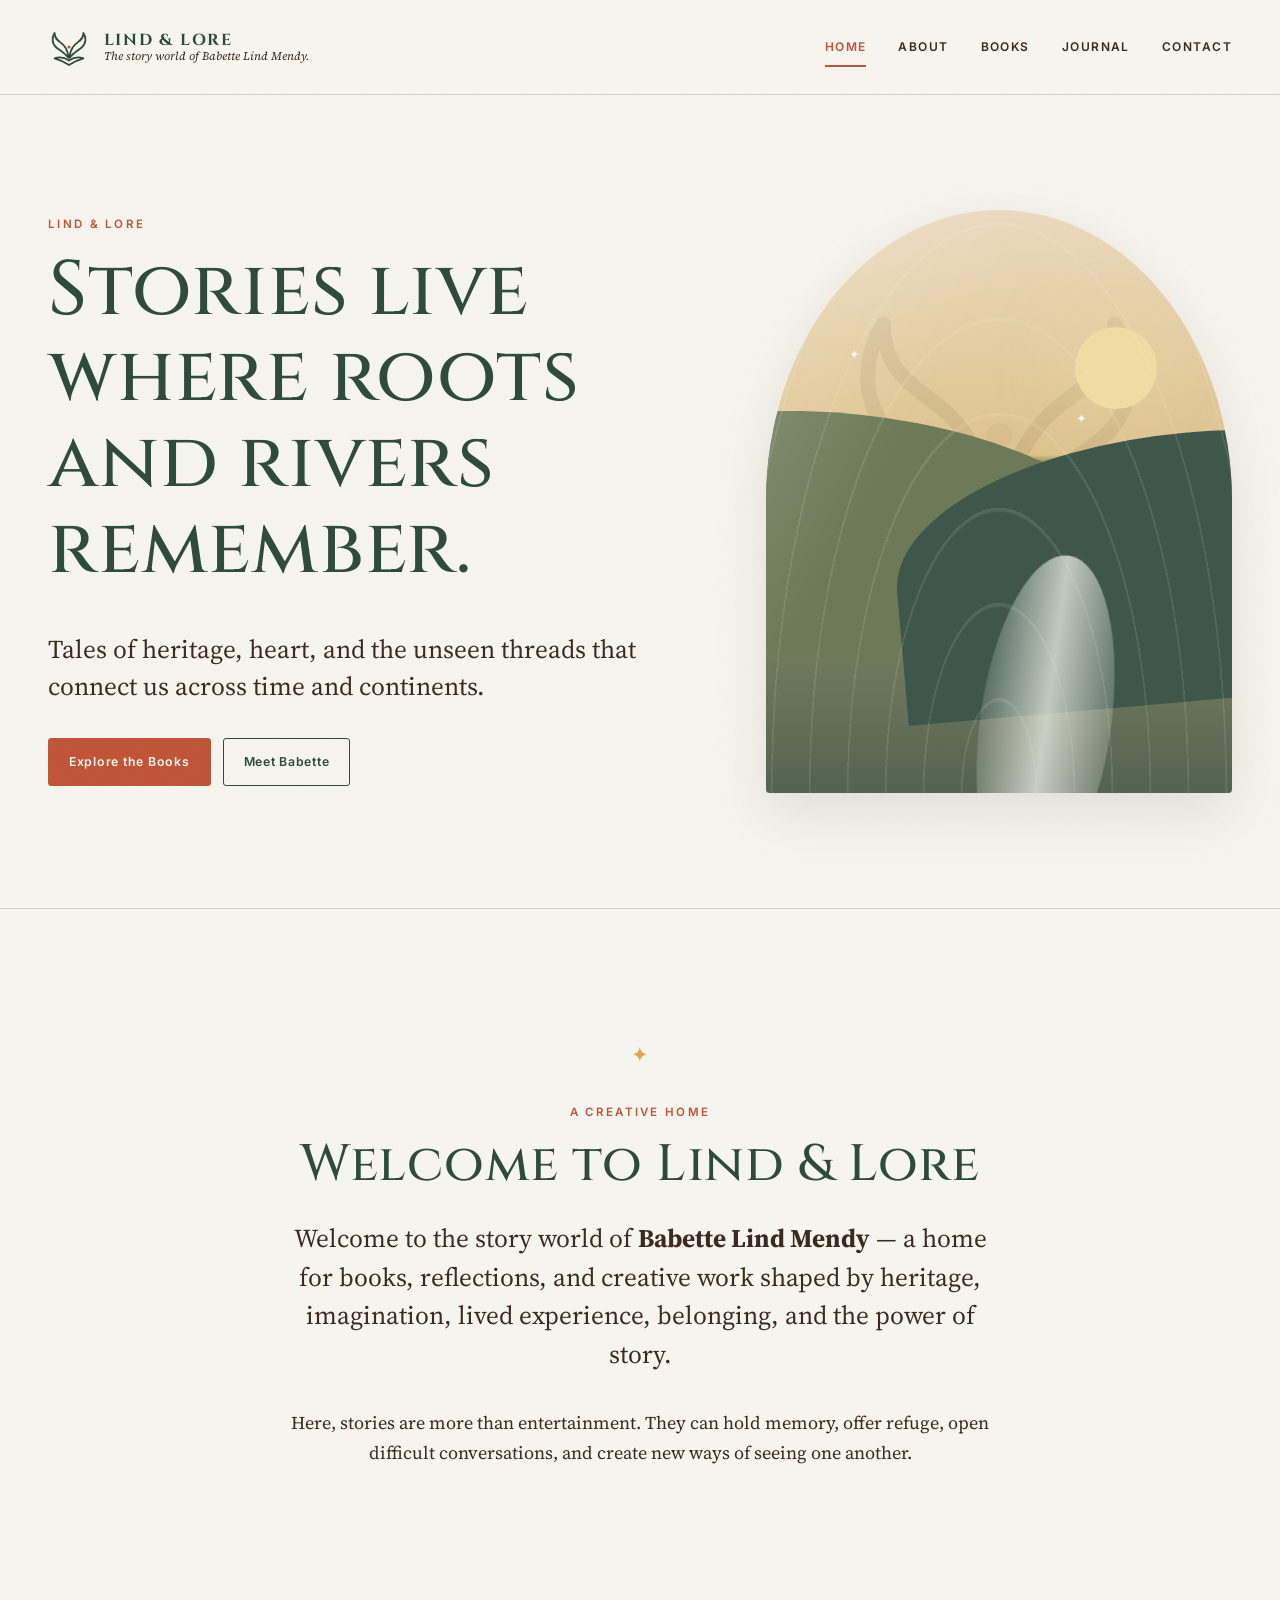
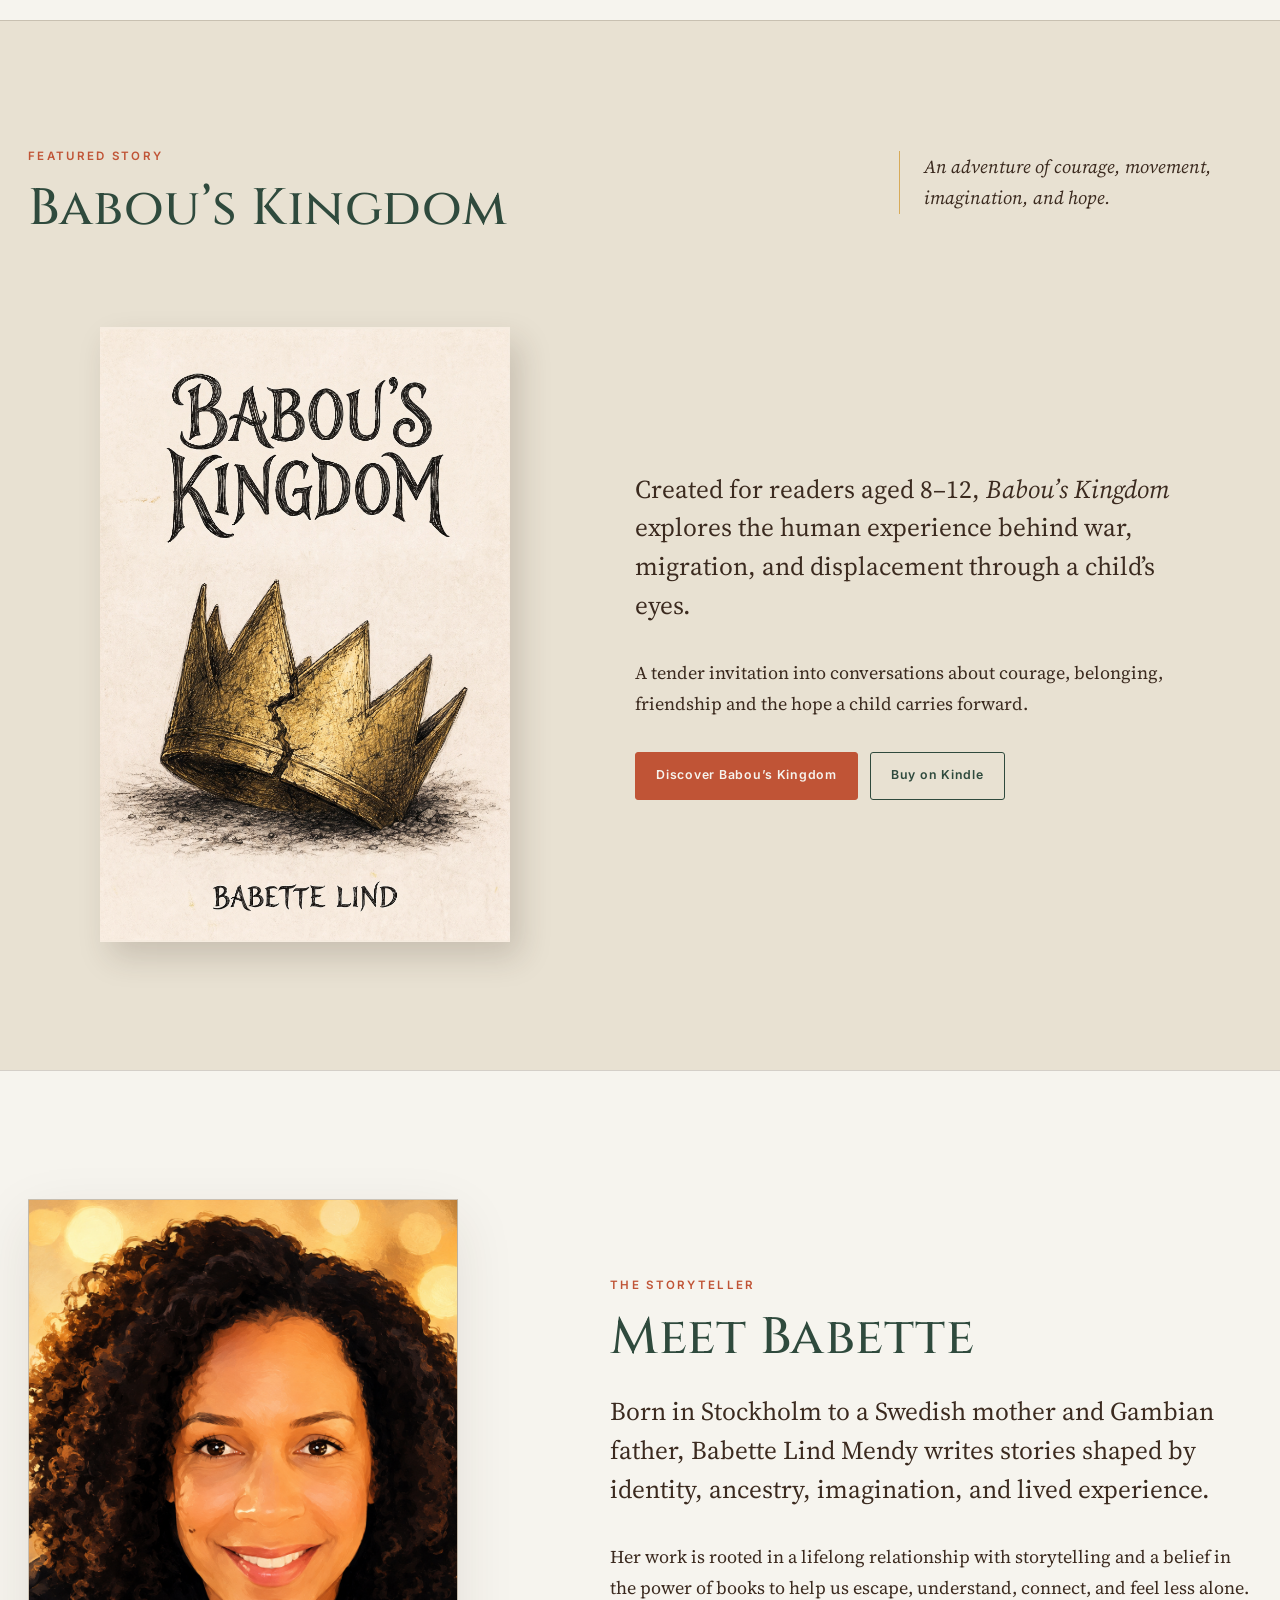
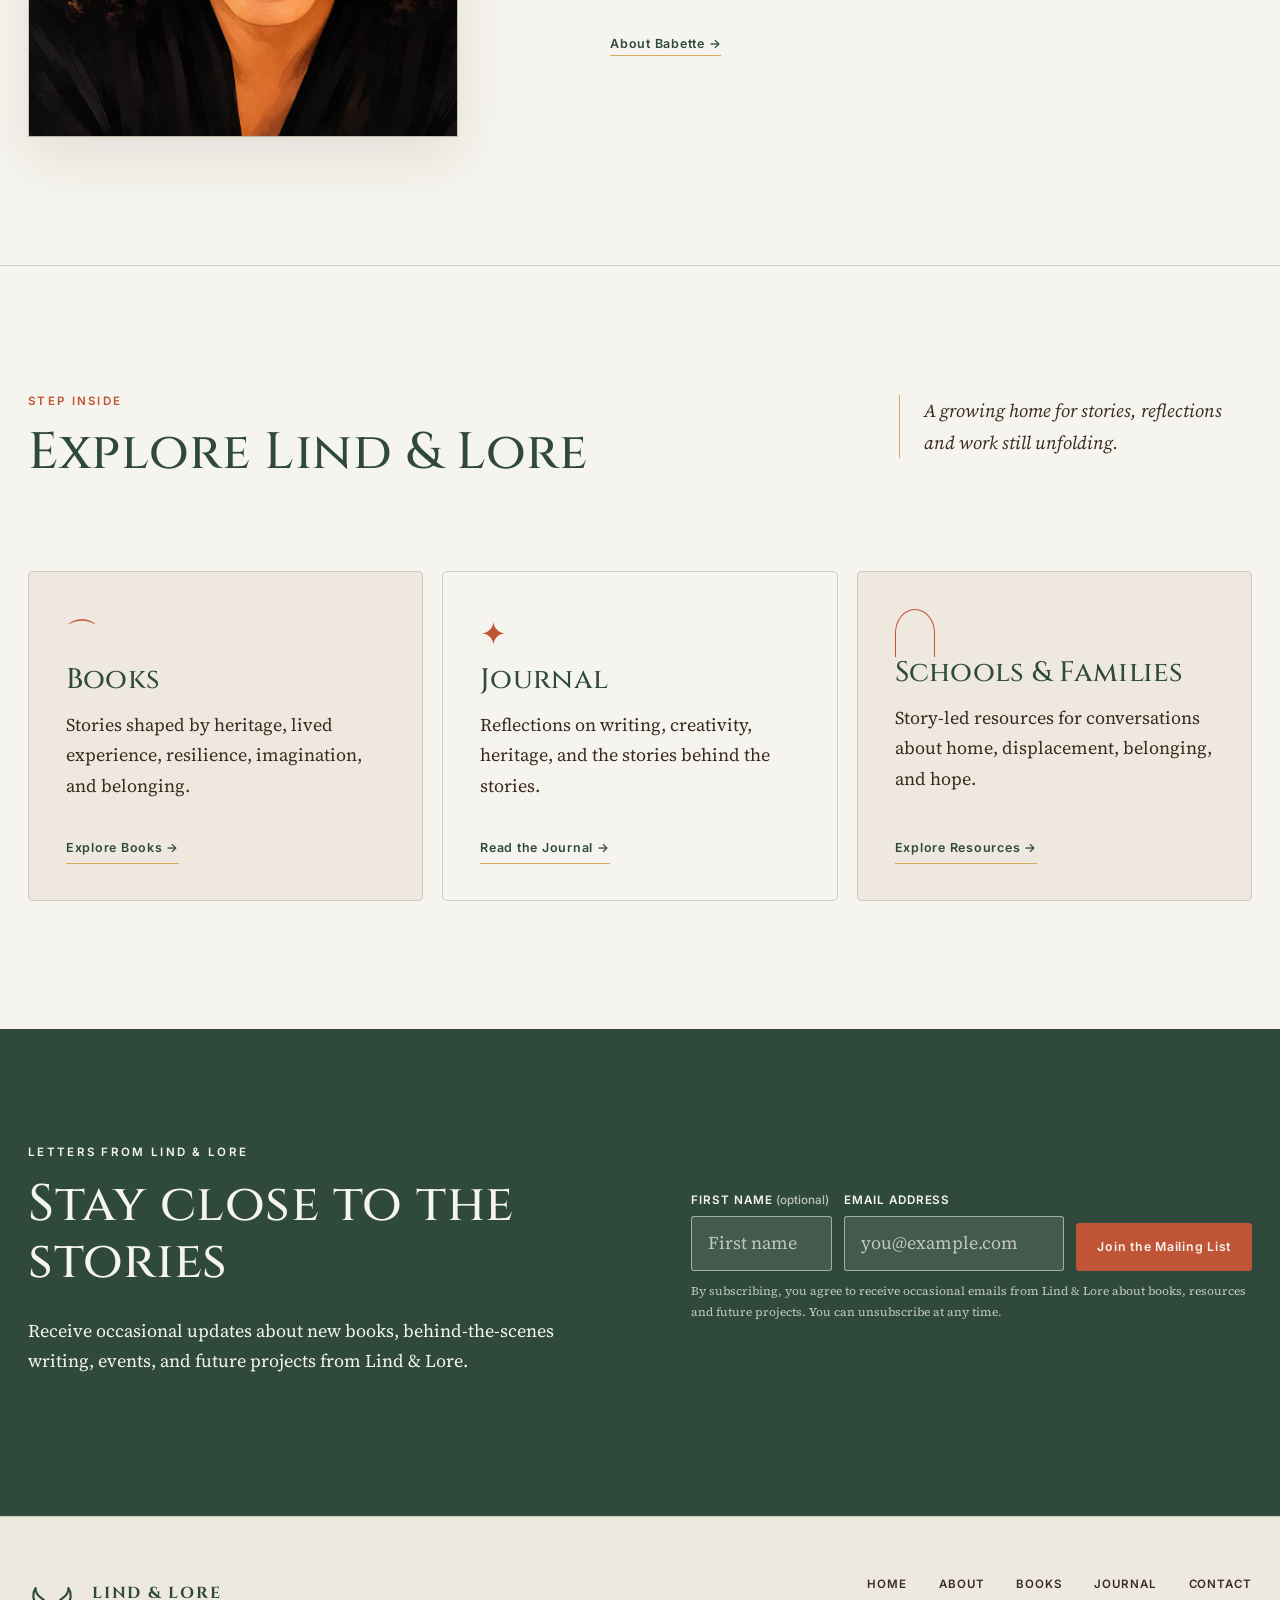
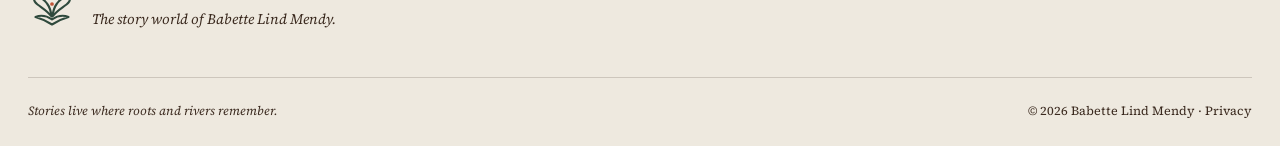
==== commit 5bf67b23: "Reflect lived experience across author messaging" ====
--- a/index.html
+++ b/index.html
@@ -4,11 +4,11 @@
   <meta charset="utf-8">
   <meta name="viewport" content="width=device-width, initial-scale=1">
   <title>Lind &amp; Lore | Babette Lind Mendy — Author &amp; Storyteller</title>
-  <meta name="description" content="Discover Lind &amp; Lore, the story world of Babette Lind Mendy — books and writing shaped by heritage, imagination, belonging, resilience and hope.">
+  <meta name="description" content="Discover Lind &amp; Lore, the story world of Babette Lind Mendy — books and writing shaped by heritage, imagination, lived experience and belonging.">
   <link rel="canonical" href="https://lindandlore.com/">
   <meta property="og:type" content="website">
   <meta property="og:title" content="Lind &amp; Lore | Babette Lind Mendy — Author &amp; Storyteller">
-  <meta property="og:description" content="Books and writing shaped by heritage, imagination, belonging, resilience and hope.">
+  <meta property="og:description" content="Books and writing shaped by heritage, imagination, lived experience and belonging.">
   <meta property="og:url" content="https://lindandlore.com/">
   <meta name="twitter:card" content="summary">
   <meta name="theme-color" content="#F6F4EE">
@@ -16,7 +16,7 @@
   <link rel="preconnect" href="https://fonts.googleapis.com">
   <link rel="preconnect" href="https://fonts.gstatic.com" crossorigin>
   <link href="https://fonts.googleapis.com/css2?family=Cinzel:wght@500;600&amp;family=Source+Serif+4:opsz,wght@8..60,400;8..60,500;8..60,600&amp;family=Inter:wght@500;600&amp;display=swap" rel="stylesheet">
-  <link rel="stylesheet" href="assets/css/styles.css">
+  <link rel="stylesheet" href="assets/css/styles.css?v=20260820-portrait">
 </head>
 <body>
   <a class="skip-link" href="#main-content">Skip to content</a>
@@ -32,10 +32,10 @@
       <div class="hero-copy"><p class="eyebrow">Lind &amp; Lore</p><h1>Stories live where roots and rivers remember.</h1><p class="hero-intro">Tales of heritage, heart, and the unseen threads that connect us across time and continents.</p><div class="button-row"><a class="button button-primary" href="books.html">Explore the Books</a><a class="button button-secondary" href="about.html">Meet Babette</a></div></div>
       <div class="landscape-art" aria-label="Abstract landscape of a winding river, layered hills and warm sky" role="img"><img class="landscape-mark" src="assets/logo/lind-lore-mark.svg" alt=""><span class="sun"></span><span class="hill hill-one"></span><span class="hill hill-two"></span><span class="river"></span><span class="spark spark-one">✦</span><span class="spark spark-two">✦</span></div>
     </section>
-    <section class="section intro-section"><div class="section-marker" aria-hidden="true">✦</div><div class="narrow"><p class="eyebrow">A creative home</p><h2>Welcome to Lind &amp; Lore</h2><p class="large-copy">Welcome to the story world of <strong>Babette Lind Mendy</strong> — a home for books, reflections, and creative work shaped by heritage, imagination, belonging, and the power of story.</p><p>Here, stories are more than entertainment. They can hold memory, offer refuge, open difficult conversations, and create new ways of seeing one another.</p></div></section>
+    <section class="section intro-section"><div class="section-marker" aria-hidden="true">✦</div><div class="narrow"><p class="eyebrow">A creative home</p><h2>Welcome to Lind &amp; Lore</h2><p class="large-copy">Welcome to the story world of <strong>Babette Lind Mendy</strong> — a home for books, reflections, and creative work shaped by heritage, imagination, lived experience, belonging, and the power of story.</p><p>Here, stories are more than entertainment. They can hold memory, offer refuge, open difficult conversations, and create new ways of seeing one another.</p></div></section>
     <section class="section oat-section" aria-labelledby="featured-title"><div class="section-heading"><div><p class="eyebrow">Featured Story</p><h2 id="featured-title">Babou’s Kingdom</h2></div><p class="section-note">An adventure of courage, movement, imagination, and hope.</p></div><div class="book-feature"><figure class="book-cover book-cover-large book-cover-art"><img src="assets/images/babous-kingdom-cover.jpg" width="1600" height="2560" alt="Cover of Babou’s Kingdom by Babette Lind, featuring a hand-drawn broken golden crown"></figure><div class="book-feature-copy"><p class="large-copy">Created for readers aged 8–12, <em>Babou’s Kingdom</em> explores the human experience behind war, migration, and displacement through a child’s eyes.</p><p>A tender invitation into conversations about courage, belonging, friendship and the hope a child carries forward.</p><div class="button-row"><a class="button button-primary" href="babous-journey.html">Discover Babou’s Kingdom</a><a class="button button-secondary" href="https://www.amazon.co.uk/dp/B0HFLG5DSG">Buy on Kindle</a></div></div></div></section>
-    <section class="section about-preview"><figure class="portrait-frame author-portrait"><img src="assets/images/babette-lind-mendy-portrait.png" width="1258" height="1258" loading="lazy" alt="Portrait of author Babette Lind Mendy"></figure><div><p class="eyebrow">The storyteller</p><h2>Meet Babette</h2><p class="large-copy">Born in Stockholm to a Swedish mother and Gambian father, Babette Lind Mendy writes stories shaped by identity, ancestry, imagination, and emotional truth.</p><p>Her work is rooted in a lifelong relationship with storytelling and a belief in the power of books to help us escape, understand, connect, and feel less alone.</p><a class="text-link" href="about.html">About Babette <span aria-hidden="true">→</span></a></div></section>
-    <section class="section explore-section" aria-labelledby="explore-title"><div class="section-heading"><div><p class="eyebrow">Step inside</p><h2 id="explore-title">Explore Lind &amp; Lore</h2></div><p class="section-note">A growing home for stories, reflections and work still unfolding.</p></div><div class="card-grid three-cards"><article class="story-card"><span class="card-icon" aria-hidden="true">⌒</span><h3>Books</h3><p>Stories shaped by heritage, resilience, imagination, and belonging.</p><a class="text-link" href="books.html">Explore Books <span aria-hidden="true">→</span></a></article><article class="story-card"><span class="card-icon" aria-hidden="true">✦</span><h3>Journal</h3><p>Reflections on writing, creativity, heritage, and the stories behind the stories.</p><a class="text-link" href="journal.html">Read the Journal <span aria-hidden="true">→</span></a></article><article class="story-card future-card"><span class="card-icon arch-icon" aria-hidden="true"></span><h3>Schools &amp; Families</h3><p>Story-led resources for conversations about home, displacement, belonging, and hope.</p><a class="text-link" href="books.html#resources">Explore Resources <span aria-hidden="true">→</span></a></article></div></section>
+    <section class="section about-preview"><figure class="portrait-frame author-portrait"><img src="assets/images/babette-lind-mendy-portrait.png" width="1258" height="1258" loading="lazy" alt="Portrait of author Babette Lind Mendy"></figure><div><p class="eyebrow">The storyteller</p><h2>Meet Babette</h2><p class="large-copy">Born in Stockholm to a Swedish mother and Gambian father, Babette Lind Mendy writes stories shaped by identity, ancestry, imagination, and lived experience.</p><p>Her work is rooted in a lifelong relationship with storytelling and a belief in the power of books to help us escape, understand, connect, and feel less alone.</p><a class="text-link" href="about.html">About Babette <span aria-hidden="true">→</span></a></div></section>
+    <section class="section explore-section" aria-labelledby="explore-title"><div class="section-heading"><div><p class="eyebrow">Step inside</p><h2 id="explore-title">Explore Lind &amp; Lore</h2></div><p class="section-note">A growing home for stories, reflections and work still unfolding.</p></div><div class="card-grid three-cards"><article class="story-card"><span class="card-icon" aria-hidden="true">⌒</span><h3>Books</h3><p>Stories shaped by heritage, lived experience, resilience, imagination, and belonging.</p><a class="text-link" href="books.html">Explore Books <span aria-hidden="true">→</span></a></article><article class="story-card"><span class="card-icon" aria-hidden="true">✦</span><h3>Journal</h3><p>Reflections on writing, creativity, heritage, and the stories behind the stories.</p><a class="text-link" href="journal.html">Read the Journal <span aria-hidden="true">→</span></a></article><article class="story-card future-card"><span class="card-icon arch-icon" aria-hidden="true"></span><h3>Schools &amp; Families</h3><p>Story-led resources for conversations about home, displacement, belonging, and hope.</p><a class="text-link" href="books.html#resources">Explore Resources <span aria-hidden="true">→</span></a></article></div></section>
     <section class="newsletter" id="mailing-list"><div><p class="eyebrow">Letters from Lind &amp; Lore</p><h2>Stay close to the stories</h2><p>Receive occasional updates about new books, behind-the-scenes writing, events, and future projects from Lind &amp; Lore.</p></div><div id="mlb2-45032545" class="newsletter-signup ml-form-embedContainer ml-subscribe-form ml-subscribe-form-45032545"><form class="integration-form ml-block-form row-form" action="https://assets.mailerlite.com/jsonp/2586596/forms/196324449783383683/subscribe" method="post" target="_blank" data-code=""><div class="newsletter-fields"><div><label for="newsletter-name">First name <span class="optional">(optional)</span></label><input id="newsletter-name" name="fields[name]" type="text" autocomplete="given-name" placeholder="First name"></div><div><label for="newsletter-email">Email address</label><input id="newsletter-email" name="fields[email]" type="email" autocomplete="email" placeholder="you@example.com" required aria-required="true"></div><button class="button button-primary primary" type="submit">Join the Mailing List</button><button class="button button-primary loading" type="button" disabled hidden>Joining&hellip;</button></div><input type="hidden" name="ml-submit" value="1"><input type="hidden" name="anticsrf" value="true"><p class="form-note">By subscribing, you agree to receive occasional emails from Lind &amp; Lore about books, resources and future projects. You can unsubscribe at any time.</p><p class="form-status" role="status" aria-live="polite"></p></form><div class="row-success newsletter-success" hidden><h3>Check your inbox</h3><p>Please confirm your email address to finish joining Letters from Lind &amp; Lore.</p></div></div></section>
   </main>
   <footer class="site-footer"><div class="footer-inner"><div class="footer-brand"><img src="assets/logo/lind-lore-mark.svg" width="48" height="48" alt=""><div><strong>Lind &amp; Lore</strong><p>The story world of Babette Lind Mendy.</p></div></div><nav aria-label="Footer navigation"><a href="index.html">Home</a><a href="about.html">About</a><a href="books.html">Books</a><a href="journal.html">Journal</a><a href="contact.html">Contact</a></nav></div><div class="footer-bottom"><p>Stories live where roots and rivers remember.</p><p>© <span data-current-year></span> Babette Lind Mendy · <a href="contact.html#privacy">Privacy</a></p></div></footer>
--- a/assets/css/styles.css
+++ b/assets/css/styles.css
@@ -5,7 +5,7 @@
 @media(max-width:700px){body{font-size:17px}.header-inner{min-height:78px;padding:0 20px}.brand-copy small{display:none}.menu-toggle{display:block}.main-nav{display:none;position:absolute;top:100%;left:0;right:0;background:var(--ivory);padding:1rem 20px 1.4rem;border-bottom:1px solid var(--line);box-shadow:0 10px 25px rgba(59,42,31,.1);flex-direction:column;align-items:stretch;gap:0}.main-nav.is-open{display:flex}.main-nav a{padding:.8rem .2rem}.main-nav a::after{display:none}.hero,.section{padding-left:20px;padding-right:20px}.home-hero{padding-top:65px}.hero-copy h1{font-size:clamp(2.65rem,13vw,4.1rem)}.landscape-art{aspect-ratio:5/6}.section-heading{grid-template-columns:1fr;gap:1.3rem}.section-note{margin:0}.three-cards{grid-template-columns:1fr}.story-card:last-child{grid-column:auto}.story-card{min-height:270px;padding:1.6rem}.book-listing .book-cover,.book-detail-hero .book-cover{order:-1}.metadata{grid-template-columns:1fr}.newsletter{padding-left:20px;padding-right:20px}.inline-form{display:block}.inline-form input{width:100%;border-right:1px solid rgba(246,244,238,.55);border-radius:3px;margin-bottom:.7rem}.inline-form .button{width:100%;border-radius:3px}.contact-form{grid-template-columns:1fr}.field-full{grid-column:auto}.footer-inner nav{display:grid;grid-template-columns:1fr 1fr;width:100%}.footer-bottom{flex-direction:column}.button-row .button{width:100%}.page-hero::after{width:80px;height:40px}.placeholder-actions .button{width:100%}}
 
 .newsletter-signup{min-width:0}.newsletter-fields{display:grid;grid-template-columns:minmax(0,.8fr) minmax(0,1.25fr) auto;gap:.75rem;align-items:end}.newsletter-fields input{width:100%;min-height:48px;border:1px solid rgba(246,244,238,.55);background:rgba(246,244,238,.1);color:var(--ivory);padding:.7rem 1rem;border-radius:3px}.newsletter-fields input::placeholder{color:rgba(246,244,238,.7)}.newsletter-fields .button{white-space:nowrap}.integration-form .optional{font-weight:500;letter-spacing:0;text-transform:none;opacity:.72}.newsletter-success{border-left:2px solid var(--honey);padding-left:1.4rem}.newsletter-success h3{color:var(--ivory)}.newsletter-success p{margin-bottom:0}.ml-error{display:block;color:#f1d8a8;font:500 .78rem var(--sans);margin-top:.35rem}.newsletter [hidden]{display:none!important}
-.book-cover-art{margin:0;background:transparent}.book-cover-art::before{display:none}.book-cover-art img{width:100%;height:100%;object-fit:cover}.author-portrait{margin:0;box-shadow:var(--shadow)}.author-portrait img{width:100%;height:100%;object-fit:cover;object-position:center 28%}.download-note{font-size:.9rem;color:#62554b}
+.book-cover-art{margin:0;background:transparent}.book-cover-art::before{display:none}.book-cover-art img{width:100%;height:100%;object-fit:cover}.author-portrait{margin:0;box-shadow:var(--shadow)}.author-portrait img{position:absolute;inset:0;width:100%;height:100%;object-fit:cover;object-position:center}.download-note{font-size:.9rem;color:#62554b}
 @media(max-width:1100px){.newsletter-fields{grid-template-columns:1fr 1fr}.newsletter-fields .button{grid-column:1/-1}}
 @media(max-width:700px){.newsletter-fields{grid-template-columns:1fr}.newsletter-fields .button{grid-column:auto;width:100%}}
 @media(prefers-reduced-motion:reduce){html{scroll-behavior:auto}*,*::before,*::after{transition-duration:.01ms!important;animation-duration:.01ms!important;animation-iteration-count:1!important}}
